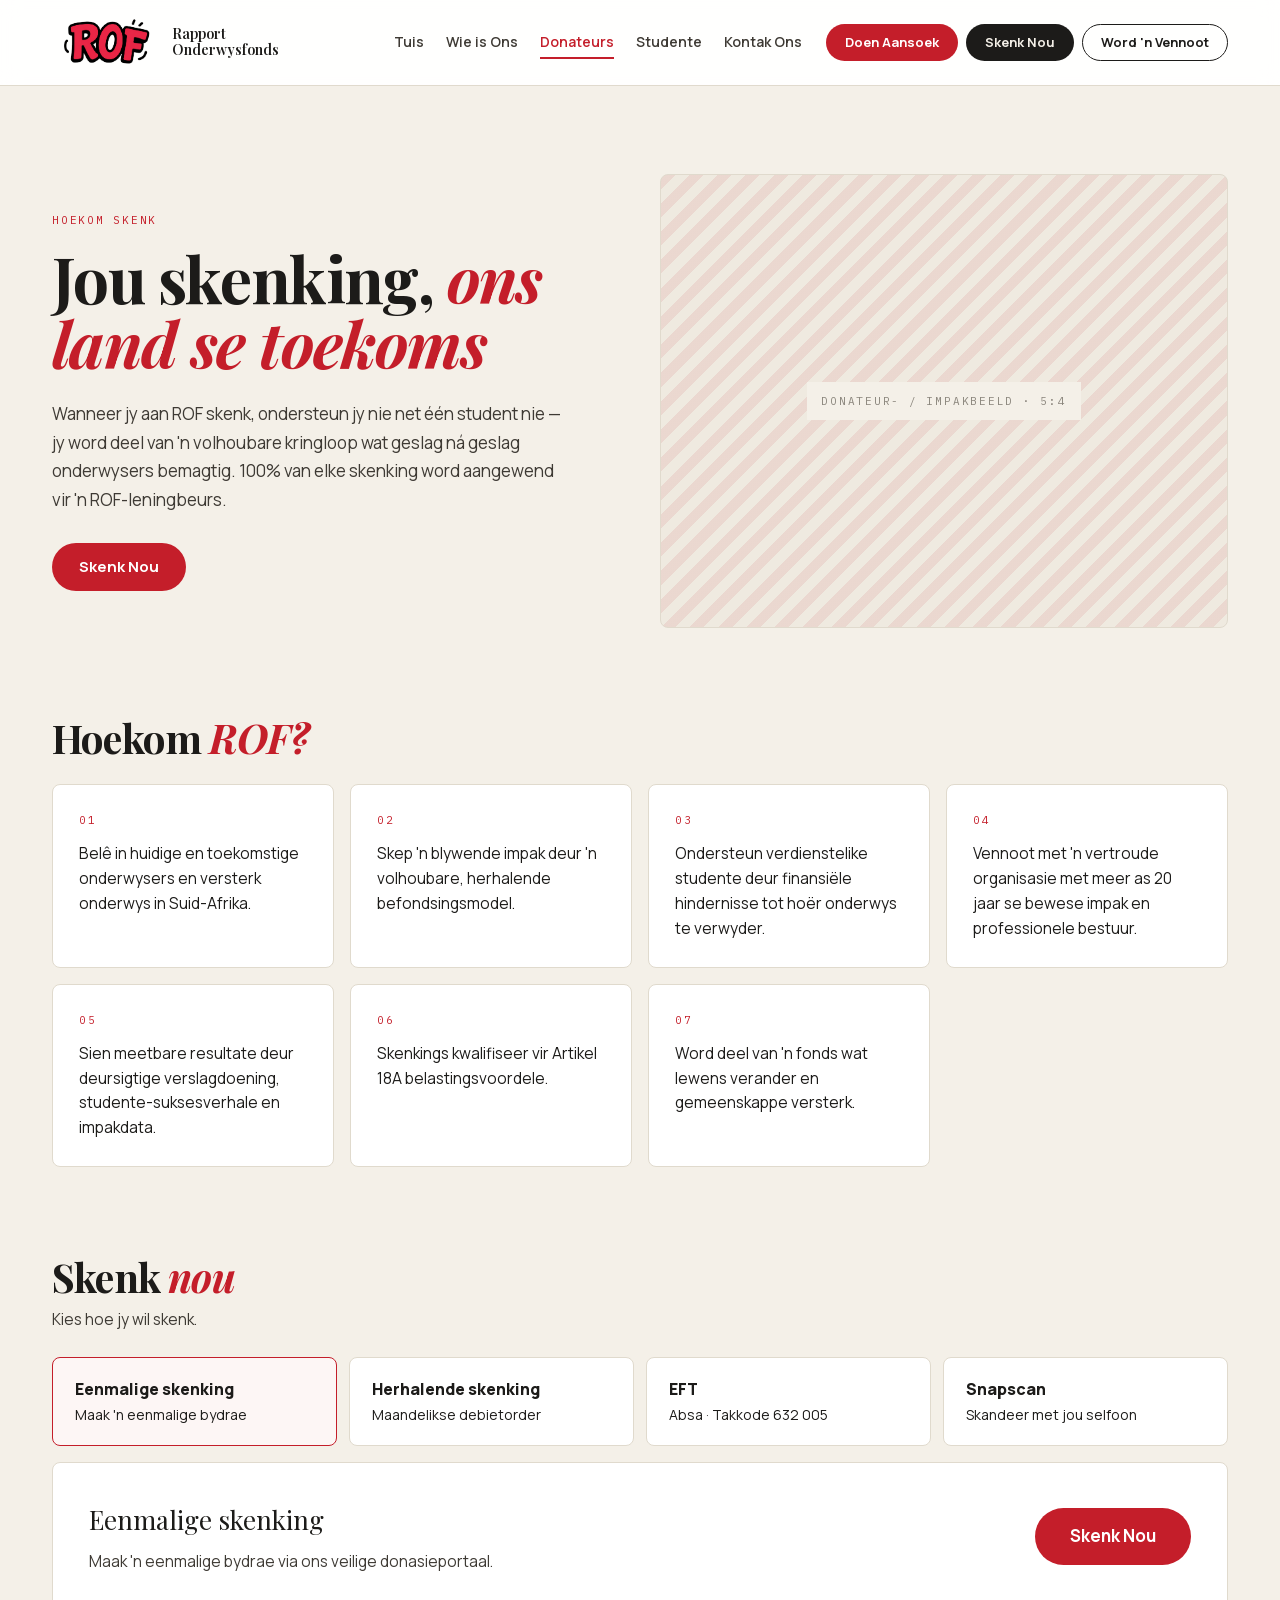
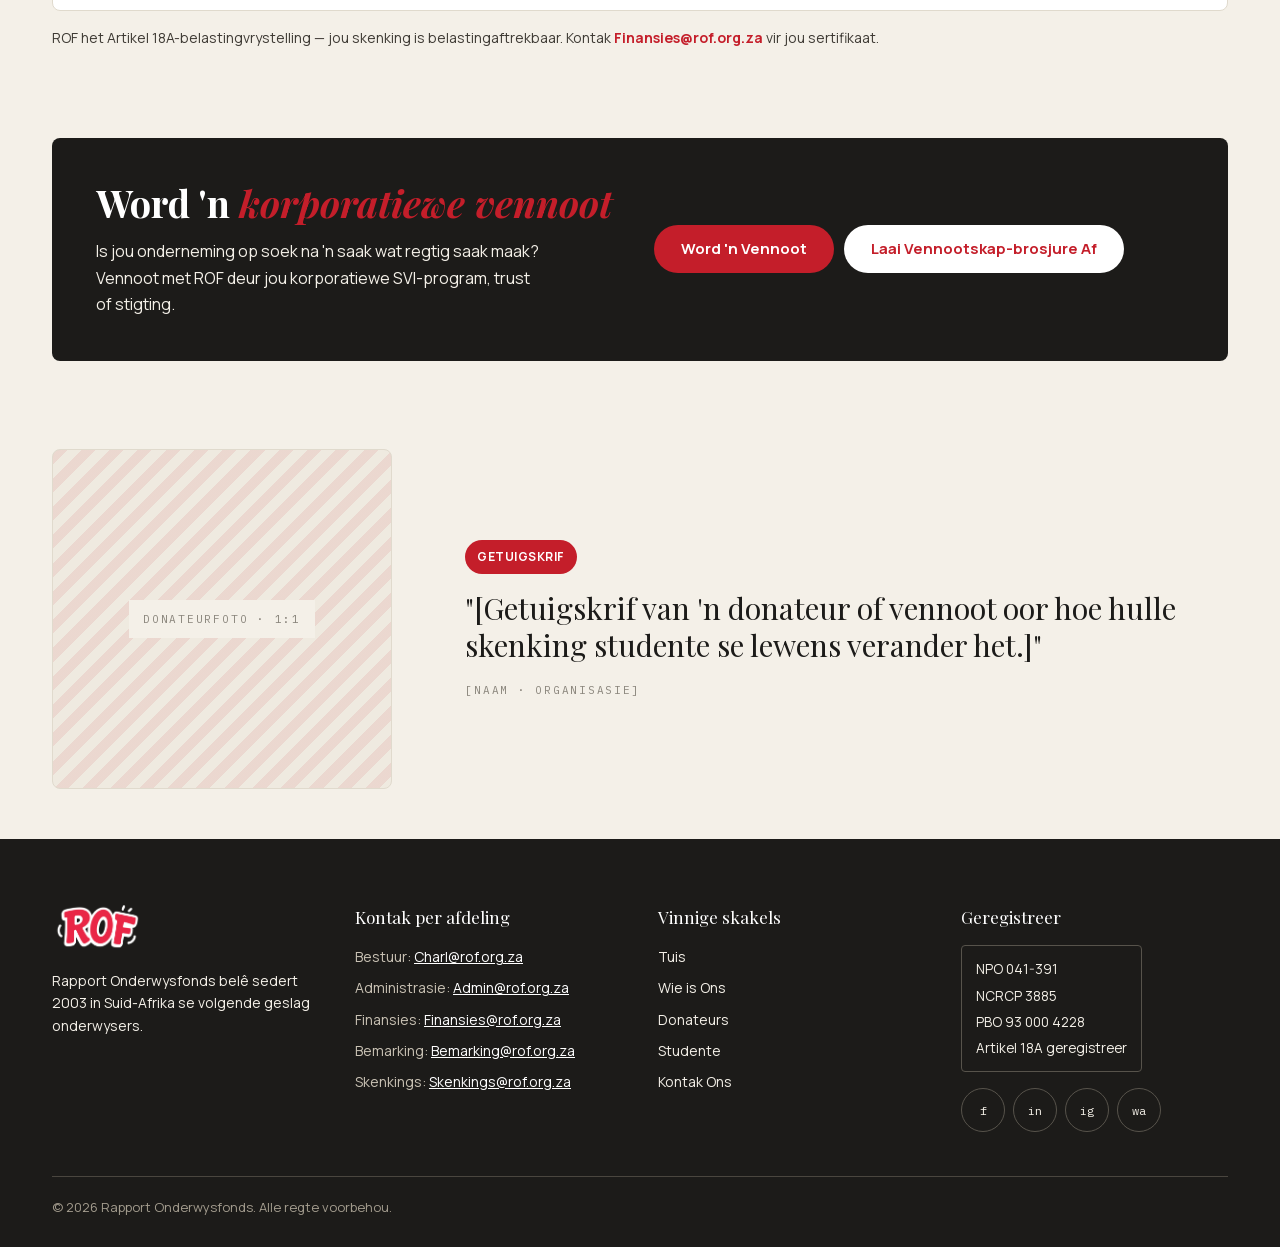
==== donateurs.html @ 770f83a8 "Update website content, footer details, and layout adjustments" ====
<!DOCTYPE html>
<html lang="af">

<head>
  <meta charset="utf-8">
  <meta name="viewport" content="width=device-width, initial-scale=1">
  <title>Donateurs · Rapport Onderwysfonds</title>
  <meta name="description"
    content="Skenk aan ROF: 100% van elke skenking word aangewend vir 'n ROF-lening. Artikel 18A-aftrekbaar.">
  <meta name="theme-color" content="#F4F0E8">
  <meta property="og:title" content="Donateurs · Rapport Onderwysfonds">
  <meta property="og:description"
    content="Skenk aan ROF: 100% van elke skenking word aangewend vir 'n ROF-lening. Artikel 18A-aftrekbaar.">
  <meta property="og:image" content="assets/img/hero-home.jpg">
  <link rel="icon" type="image/png" sizes="32x32" href="assets/favicon-32.png">
  <link rel="icon" type="image/png" sizes="512x512" href="assets/favicon-512.png">
  <link rel="apple-touch-icon" href="assets/favicon-180.png">
  <link rel="preload" href="assets/fonts/playfair-display-400-latin.woff2" as="font" type="font/woff2" crossorigin>
  <link rel="preload" href="assets/fonts/manrope-400-latin.woff2" as="font" type="font/woff2" crossorigin>
  <link rel="stylesheet" href="css/styles.css">
  <script src="js/main.js" defer></script>
</head>

<body>
  <a class="skip-link" href="#inhoud">Slaan oor na inhoud</a>
  <header class="site-header">
    <div class="container site-header__bar">
      <a class="brand" href="index.html" aria-label="Rapport Onderwysfonds — tuis">
        <img src="assets/rof-logo.png" alt="" width="110" height="61">
        <span>Rapport<br>Onderwysfonds</span>
      </a>
      <nav class="nav-desktop" aria-label="Hoofnavigasie">
        <a class="nav-link" href="index.html">Tuis</a>
        <a class="nav-link" href="wie-is-ons.html">Wie is Ons</a>
        <a class="nav-link" href="donateurs.html" aria-current="page">Donateurs</a>
        <a class="nav-link" href="studente.html">Studente</a>
        <a class="nav-link" href="kontak.html">Kontak Ons</a>
      </nav>
      <div class="header-ctas">
        <a class="btn btn--sm btn--primary" href="studente.html">Doen Aansoek</a>
        <a class="btn btn--sm btn--secondary" href="donateurs.html#skenk">Skenk Nou</a>
        <a class="btn btn--sm btn--tertiary" href="donateurs.html#vennoot">Word 'n Vennoot</a>
      </div>
      <button class="btn btn--sm btn--tertiary menu-toggle" type="button" aria-expanded="false"
        aria-controls="mobile-menu">Kieslys</button>
    </div>
    <div class="mobile-menu" id="mobile-menu" hidden>
      <nav aria-label="Mobiele navigasie">
        <a class="nav-link" href="index.html">Tuis</a>
        <a class="nav-link" href="wie-is-ons.html">Wie is Ons</a>
        <a class="nav-link" href="donateurs.html" aria-current="page">Donateurs</a>
        <a class="nav-link" href="studente.html">Studente</a>
        <a class="nav-link" href="kontak.html">Kontak Ons</a>
      </nav>
      <div class="btn-stack">
        <a class="btn btn--primary btn--block" href="studente.html">Doen Aansoek</a>
        <a class="btn btn--secondary btn--block" href="donateurs.html#skenk">Skenk Nou</a>
        <a class="btn btn--tertiary btn--block" href="donateurs.html#vennoot">Word 'n Vennoot</a>
      </div>
    </div>
  </header>

  <main id="inhoud">
    <section class="container section--intro grid grid--two">
      <div>
        <div class="rof-label rof-label--accent eyebrow">Hoekom skenk</div>
        <h1 class="h-hero">Jou skenking, <em>ons land se toekoms</em></h1>
        <p class="lead">Wanneer jy aan ROF skenk, ondersteun jy nie net één student nie — jy word deel van 'n volhoubare
          kringloop wat geslag ná geslag onderwysers bemagtig. 100% van elke skenking word aangewend vir 'n
          ROF-leningbeurs.
        </p>
        <a class="btn btn--primary" href="#skenk">Skenk Nou</a>
      </div>
      <div class="placeholder ratio-5-4" role="img" aria-label="Donateur- / impakbeeld · 5:4"><span
          class="rof-label">Donateur- / impakbeeld · 5:4</span></div>
    </section>

    <section class="container section">
      <h2 class="h-section">Hoekom <em>ROF?</em></h2>
      <div class="grid grid--cards">
        <div class="card card--sm"><span class="rof-label rof-label--accent">01</span>
          <p>Belê in huidige en toekomstige onderwysers en versterk onderwys in Suid-Afrika.</p>
        </div>
        <div class="card card--sm"><span class="rof-label rof-label--accent">02</span>
          <p>Skep 'n blywende impak deur 'n volhoubare, herhalende befondsingsmodel.</p>
        </div>
        <div class="card card--sm"><span class="rof-label rof-label--accent">03</span>
          <p>Ondersteun verdienstelike studente deur finansiële hindernisse tot hoër onderwys te verwyder.</p>
        </div>
        <div class="card card--sm"><span class="rof-label rof-label--accent">04</span>
          <p>Vennoot met 'n vertroude organisasie met meer as 20 jaar se bewese impak en professionele bestuur.</p>
        </div>
        <div class="card card--sm"><span class="rof-label rof-label--accent">05</span>
          <p>Sien meetbare resultate deur deursigtige verslagdoening, studente-suksesverhale en impakdata.</p>
        </div>
        <div class="card card--sm"><span class="rof-label rof-label--accent">06</span>
          <p>Skenkings kwalifiseer vir Artikel 18A belastingsvoordele.</p>
        </div>
        <div class="card card--sm"><span class="rof-label rof-label--accent">07</span>
          <p>Word deel van 'n fonds wat lewens verander en gemeenskappe versterk.</p>
        </div>
      </div>
    </section>

    <section class="container section" id="skenk">
      <h2 class="h-section" style="margin-bottom:8px">Skenk <em>nou</em></h2>
      <p style="margin-bottom:24px;font-size:15.5px">Kies hoe jy wil skenk.</p>
      <div class="donate-opts" role="tablist" aria-label="Skenkmetode">
        <button class="donate-opt" type="button" role="tab" id="don-eenmalig" aria-controls="don-panel-eenmalig"
          aria-selected="true"><strong>Eenmalige skenking</strong><span>Maak 'n eenmalige bydrae</span></button>
        <button class="donate-opt" type="button" role="tab" id="don-herhalend" aria-controls="don-panel-herhalend"
          aria-selected="false"><strong>Herhalende skenking</strong><span>Maandelikse debietorder</span></button>
        <button class="donate-opt" type="button" role="tab" id="don-eft" aria-controls="don-panel-eft"
          aria-selected="false"><strong>EFT</strong><span>Absa · Takkode 632 005</span></button>
        <button class="donate-opt" type="button" role="tab" id="don-snap" aria-controls="don-panel-snap"
          aria-selected="false"><strong>Snapscan</strong><span>Skandeer met jou selfoon</span></button>
      </div>
      <div class="card donate-panel">
        <div role="tabpanel" id="don-panel-eenmalig" aria-labelledby="don-eenmalig">
          <div class="donate-panel__row">
            <div>
              <div class="donate-panel__title">Eenmalige skenking</div>
              <p>Maak 'n eenmalige bydrae via ons veilige donasieportaal.</p>
            </div>
            <a class="btn btn--primary btn--lg" href="#">Skenk Nou</a>
          </div>
        </div>
        <div role="tabpanel" id="don-panel-herhalend" aria-labelledby="don-herhalend" hidden>
          <div class="donate-panel__row">
            <div>
              <div class="donate-panel__title">Herhalende skenking</div>
              <p>Stel 'n maandelikse debietorder op via ons veilige donasieportaal.</p>
            </div>
            <a class="btn btn--primary btn--lg" href="#">Skenk Nou</a>
          </div>
        </div>
        <div role="tabpanel" id="don-panel-eft" aria-labelledby="don-eft" hidden>
          <div class="donate-panel__title" style="margin-bottom:16px">Bankbesonderhede</div>
          <div class="bank-grid">
            <div class="bank-item">
              <div class="rof-label">Bank</div>
              <div>Absa</div>
            </div>
            <div class="bank-item">
              <div class="rof-label">Takkode</div>
              <div>632 005</div>
            </div>
            <div class="bank-item">
              <div class="rof-label">Rek.</div>
              <div>405 864 6741</div>
            </div>
          </div>
        </div>
        <div role="tabpanel" id="don-panel-snap" aria-labelledby="don-snap" hidden>
          <div class="donate-panel__row" style="justify-content:flex-start;gap:28px">
            <div class="placeholder ratio-1-1 qr" role="img" aria-label="QR-kode"><span class="rof-label">QR-kode</span>
            </div>
            <div>
              <div class="donate-panel__title">Snapscan</div>
              <p>Skandeer om direk vanaf jou selfoon te skenk.</p>
            </div>
          </div>
        </div>
      </div>
      <p style="margin-top:16px;font-size:14px;line-height:1.6">ROF het Artikel 18A-belastingvrystelling — jou skenking
        is belastingaftrekbaar. Kontak <a href="mailto:finansies@rof.org.za"
          style="font-weight:700">Finansies@rof.org.za</a> vir jou sertifikaat.</p>
    </section>

    <section class="container section" id="vennoot">
      <div class="panel-dark partner">
        <div>
          <h2>Word 'n <em>korporatiewe vennoot</em></h2>
          <p>Is jou onderneming op soek na 'n saak wat regtig saak maak? Vennoot met ROF deur jou korporatiewe
            SVI-program, trust of stigting.</p>
        </div>
        <div class="btn-row">
          <a class="btn btn--primary" href="kontak.html">Word 'n Vennoot</a>
          <a class="btn btn--inverse" href="#">Laai Vennootskap-brosjure Af</a>
        </div>
      </div>
    </section>

    <section class="container section split testimonial" style="padding-bottom: 50px;">
      <div class="placeholder ratio-1-1" role="img" aria-label="Donateurfoto · 1:1"><span class="rof-label">Donateurfoto
          · 1:1</span></div>
      <figure class="story" style="margin:0">
        <span class="badge">Getuigskrif</span>
        <blockquote class="quote" style="margin:0">"[Getuigskrif van 'n donateur of vennoot oor hoe hulle skenking
          studente se lewens verander het.]"</blockquote>
        <figcaption class="rof-label">[Naam · Organisasie]</figcaption>
      </figure>
    </section>

    <!--<section class="container section section--end">
      <div class="card banner">
        <div>
          <h2>Bly op <em>hoogte</em></h2>
          <p>Ontvang impakverslae en donateur-updates.</p>
        </div>
        <form class="inline-form" data-validate action="#" method="post">
          <label class="field">
            <span class="field__label sr-only">E-posadres</span>
            <input class="input" type="email" name="email" id="nb-don" placeholder="jou@epos.co.za" autocomplete="email"
              required>
          </label>
          <button class="btn btn--primary" type="submit">Skryf In</button>
          <p class="form-note" role="status" hidden>Dankie! Jy is ingeskryf.</p>
        </form>
      </div>
    </section>-->
  </main>

  <footer class="site-footer">
    <div class="container">
      <div class="footer-grid">
        <div>
          <img src="assets/rof-logo-footer.png" alt="Rapport Onderwysfonds" width="90" height="51" loading="lazy">
          <p class="footer-about">Rapport Onderwysfonds belê sedert 2003 in Suid-Afrika se volgende geslag onderwysers.
          </p>
        </div>
        <div>
          <div class="footer-title">Kontak per afdeling</div>
          <ul class="footer-list">
            <li>Bestuur: <a class="mail" href="mailto:charl@rof.org.za">Charl@rof.org.za</a></li>
            <li>Administrasie: <a class="mail" href="mailto:admin@rof.org.za">Admin@rof.org.za</a></li>
            <li>Finansies: <a class="mail" href="mailto:finansies@rof.org.za">Finansies@rof.org.za</a></li>
            <li>Bemarking: <a class="mail" href="mailto:bemarking@rof.org.za">Bemarking@rof.org.za</a></li>
            <li>Skenkings: <a class="mail" href="mailto:skenkings@rof.org.za">Skenkings@rof.org.za</a></li>
          </ul>
        </div>
        <div>
          <div class="footer-title">Vinnige skakels</div>
          <ul class="footer-list">
            <li><a href="index.html">Tuis</a></li>
            <li><a href="wie-is-ons.html">Wie is Ons</a></li>
            <li><a href="donateurs.html">Donateurs</a></li>
            <li><a href="studente.html">Studente</a></li>
            <li><a href="kontak.html">Kontak Ons</a></li>
          </ul>
        </div>
        <div>
          <div class="footer-title">Geregistreer</div>
          <div class="reg-box">
            <span>NPO 041-391</span>
            <span>NCRCP 3885</span>
            <span>PBO 93 000 4228</span>
            <span>Artikel 18A geregistreer</span>
          </div>
          <div class="socials">
            <a class="social-btn" href="https://www.facebook.com/RapportOnderwysFonds" target="_blank" rel="noopener"
              aria-label="Facebook">f</a>
            <a class="social-btn" href="#" aria-label="LinkedIn">in</a>
            <a class="social-btn" href="#" aria-label="Instagram">ig</a>
            <a class="social-btn" href="#" aria-label="WhatsApp">wa</a>
          </div>
        </div>
      </div>
      <div class="footer-bottom">© <span data-year>2026</span> Rapport Onderwysfonds. Alle regte voorbehou.</div>
    </div>
  </footer>
</body>

</html>
---- css/styles.css ----
/* ROF Webwerf — gedeelde style.
   Tokens (kleure, tipe, spasiëring) kom uit tokens.css; fonts uit fonts.css. */
@import "fonts.css";
@import "tokens.css";

/* ---------- Basis ---------- */
*, *::before, *::after { box-sizing: border-box; }
html { -webkit-text-size-adjust: 100%; scroll-padding-top: 88px; }
body {
  margin: 0;
  min-height: 100vh;
  background: var(--surface-page);
  color: var(--text-body);
  font-family: var(--font-sans);
  font-size: var(--text-body-size);
  line-height: var(--text-body-lh);
  -webkit-font-smoothing: antialiased;
  text-wrap: pretty;
}
img { max-width: 100%; height: auto; display: block; }
a { color: var(--accent); text-decoration: none; }
a:hover { color: var(--accent-hover); }
::selection { background: var(--accent); color: var(--text-on-accent); }
:focus-visible { outline: none; box-shadow: var(--focus-ring); border-radius: 4px; }

h1, h2, h3 {
  font-family: var(--font-display);
  font-weight: var(--weight-bold);
  color: var(--text-strong);
  margin: 0;
}
h1 em, h2 em, .quote em { color: var(--accent); }
p { margin: 0; }

.skip-link {
  position: absolute; left: 16px; top: -60px; z-index: 100;
  background: var(--surface-inverse); color: var(--cream-100);
  padding: 10px 16px; border-radius: var(--radius-pill); font-weight: 700;
}
.skip-link:focus { top: 12px; color: var(--cream-100); }

.rof-label {
  font-family: var(--font-mono);
  font-size: var(--text-label);
  letter-spacing: var(--tracking-label);
  text-transform: uppercase;
  color: var(--text-muted);
}
.rof-label--accent { color: var(--accent); }
.eyebrow { margin-bottom: 16px; }

/* ---------- Uitleg ---------- */
.container {
  max-width: var(--container-max);
  margin: 0 auto;
  padding-left: clamp(20px, 4vw, 32px);
  padding-right: clamp(20px, 4vw, 32px);
}
.section { padding-top: clamp(56px, 8vw, 88px); }
.section--intro { padding-top: clamp(48px, 7vw, 88px); }
.section--end { padding-bottom: clamp(56px, 8vw, 88px); }

.grid { display: grid; gap: 20px; }
.grid--3 { grid-template-columns: repeat(auto-fit, minmax(min(100%, 280px), 1fr)); }
.grid--cards { grid-template-columns: repeat(auto-fit, minmax(min(100%, 260px), 1fr)); gap: 16px; }
.grid--steps { grid-template-columns: repeat(auto-fit, minmax(min(100%, 210px), 1fr)); gap: 16px; }
.grid--two { grid-template-columns: repeat(auto-fit, minmax(min(100%, 400px), 1fr)); gap: 40px; align-items: center; }
.grid--text { grid-template-columns: repeat(auto-fit, minmax(min(100%, 340px), 1fr)); gap: 24px 48px; }

/* 1 + 2 kolomme op breë skerms, gestapel op smal skerms */
.split { display: grid; gap: 32px; align-items: center; }
@media (min-width: 900px) {
  .split { grid-template-columns: 1fr 2fr; }
}

/* ---------- Tipografie ---------- */
.h-hero {
  font-size: clamp(40px, 6vw, 64px);
  line-height: 1.02;
  letter-spacing: var(--tracking-display);
  margin-bottom: 24px;
  text-wrap: balance;
}
.h-section {
  font-size: clamp(30px, 4vw, 40px);
  line-height: 1.1;
  letter-spacing: var(--tracking-heading);
  margin-bottom: 24px;
}
.h-card {
  font-family: var(--font-display);
  font-size: 22px;
  font-weight: 600;
  color: var(--text-strong);
}
.lead { font-size: 17px; line-height: 1.7; max-width: 52ch; }
.lead + .btn, .lead + .btn-row { margin-top: 28px; }
.small { font-size: 14.5px; line-height: 1.6; }
.muted { color: var(--text-muted); }

/* ---------- Knoppies ---------- */
.btn {
  display: inline-flex;
  align-items: center;
  justify-content: center;
  gap: 10px;
  font-family: var(--font-sans);
  font-weight: var(--weight-bold);
  font-size: 15px;
  line-height: 1.2;
  padding: 14px 26px;
  min-height: var(--tap-min);
  border-radius: var(--radius-pill);
  border: 1.5px solid transparent;
  cursor: pointer;
  text-decoration: none;
  text-align: center;
  transition: var(--transition-interactive);
}
.btn:active { transform: translateY(1px); }
.btn--sm { font-size: 13px; padding: 10px 18px; min-height: 36px; }
.btn--lg { font-size: 17px; padding: 17px 34px; }
.btn--block { width: 100%; }

.btn--primary { background: var(--surface-accent); color: var(--text-on-accent); }
.btn--primary:hover { background: var(--accent-hover); color: var(--text-on-accent); }
.btn--secondary { background: var(--surface-inverse); color: var(--text-on-inverse); }
.btn--secondary:hover { background: var(--charcoal-800); color: var(--text-on-inverse); }
.btn--tertiary { background: transparent; color: var(--text-strong); border-color: var(--border-strong); }
.btn--tertiary:hover { background: var(--surface-inverse); color: var(--text-on-inverse); }
.btn--inverse { background: var(--white); color: var(--accent); }
.btn--inverse:hover { background: var(--cream-100); color: var(--accent); }

.btn-row { display: flex; flex-wrap: wrap; gap: 10px; }

.icon-btn {
  width: 44px; height: 44px;
  display: inline-flex; align-items: center; justify-content: center;
  border-radius: var(--radius-pill);
  border: 1.5px solid var(--border-strong);
  background: transparent;
  color: var(--text-strong);
  font-size: 18px;
  cursor: pointer;
  transition: var(--transition-interactive);
}
.icon-btn:hover { background: var(--surface-inverse); color: var(--text-on-inverse); }

.text-link {
  display: inline-flex;
  align-items: center;
  gap: 8px;
  font-weight: var(--weight-bold);
  font-size: 15px;
  color: var(--text-link);
  border-bottom: 2px solid transparent;
  padding-bottom: 2px;
  transition: var(--transition-interactive);
  align-self: flex-start;
}
.text-link::after { content: "→"; }
.text-link:hover { color: var(--text-link-hover); border-bottom-color: currentColor; }

.badge {
  display: inline-flex;
  align-items: center;
  font-size: 12px;
  font-weight: var(--weight-bold);
  letter-spacing: 0.04em;
  text-transform: uppercase;
  padding: 7px 12px;
  border-radius: var(--radius-pill);
  background: var(--surface-accent);
  color: var(--text-on-accent);
}

/* ---------- Kaarte & vlakke ---------- */
.card {
  background: var(--white);
  border: 1px solid var(--line);
  border-radius: var(--radius-lg);
  padding: 32px;
}
.card--flex { display: flex; flex-direction: column; gap: 12px; }
.card--flex p { flex: 1; font-size: 15px; line-height: 1.6; }
.card--sm { padding: 26px; display: flex; flex-direction: column; gap: 12px; }
.card--sm p { font-size: 15.5px; line-height: 1.6; color: var(--text-strong); }

.panel-dark {
  background: var(--surface-inverse);
  border-radius: var(--radius-lg);
  padding: clamp(28px, 4vw, 44px);
  color: var(--cream-100);
}
.panel-dark h2 { color: var(--white); }

.placeholder {
  background-color: var(--cream-200);
  background-image: repeating-linear-gradient(135deg, rgba(196, 30, 42, 0.09) 0 10px, transparent 10px 20px);
  border: 1px solid var(--line);
  border-radius: var(--radius-lg);
  display: flex;
  align-items: center;
  justify-content: center;
  text-align: center;
  padding: 12px;
}
.placeholder .rof-label { background: var(--cream-100); padding: 10px 14px; }
.ratio-5-4 { aspect-ratio: 5 / 4; }
.ratio-4-3 { aspect-ratio: 4 / 3; }
.ratio-4-5 { aspect-ratio: 4 / 5; }
.ratio-1-1 { aspect-ratio: 1 / 1; }

/* ---------- Kop ---------- */
.site-header {
  position: sticky;
  top: 0;
  z-index: 40;
  background: rgba(255, 255, 255, 0.94);
  -webkit-backdrop-filter: blur(10px);
  backdrop-filter: blur(10px);
  border-bottom: 1px solid var(--line);
}
.site-header__bar {
  display: flex;
  align-items: center;
  gap: 24px;
  padding-top: 12px;
  padding-bottom: 12px;
}
.brand { display: flex; align-items: center; gap: 10px; flex: none; color: var(--text-strong); }
.brand:hover { color: var(--text-strong); }
.brand img { width: 110px; }
.brand span {
  font-family: var(--font-display);
  font-size: 14px;
  line-height: 1.15;
  font-weight: 600;
}
.nav-desktop { display: flex; gap: 22px; margin-left: auto; }
.nav-link {
  font-size: 14px;
  font-weight: 600;
  padding: 4px 0;
  color: var(--charcoal-700);
  border-bottom: 2px solid transparent;
}
.nav-link:hover { color: var(--accent); }
.nav-link[aria-current="page"] { color: var(--accent); border-bottom-color: var(--accent); }
.header-ctas { display: flex; gap: 8px; }

.menu-toggle { display: none; margin-left: auto; }
.mobile-menu {
  border-top: 1px solid var(--line);
  background: var(--white);
  padding: 8px clamp(20px, 4vw, 32px) 24px;
  max-height: calc(100vh - 80px);
  overflow-y: auto;
}
.mobile-menu[hidden] { display: none; }
.mobile-menu nav { display: flex; flex-direction: column; }
.mobile-menu .nav-link {
  font-size: 17px;
  padding: 14px 0;
  border-bottom: 1px solid var(--line-soft);
}
.mobile-menu .nav-link[aria-current="page"] { border-bottom-color: var(--line-soft); }
.mobile-menu .btn-stack { display: flex; flex-direction: column; gap: 10px; margin-top: 20px; }

@media (max-width: 1099px) {
  .nav-desktop, .header-ctas { display: none; }
  .menu-toggle { display: inline-flex; }
}
@media (max-width: 420px) {
  .brand img { width: 84px; }
  .brand span { font-size: 13px; }
}

/* ---------- Tuis: hero ---------- */
.hero { overflow: hidden; }
.hero__grid {
  display: grid;
  grid-template-columns: repeat(auto-fit, minmax(min(100%, 420px), 1fr));
  gap: 0 40px;
  align-items: center;
  padding-top: clamp(40px, 6vw, 72px);
}
.hero__copy { padding-bottom: clamp(40px, 6vw, 72px); position: relative; z-index: 1; }
.hero__copy h1 {
  font-size: clamp(40px, 6vw, 68px);
  line-height: 1.02;
  letter-spacing: var(--tracking-display);
  margin-bottom: 24px;
  text-wrap: balance;
}
.hero__copy p { font-size: 17px; line-height: 1.65; max-width: 52ch; margin-bottom: 32px; }
.hero__media { align-self: end; display: flex; justify-content: flex-end; }
.hero__media img { width: 89.25%; }
@media (min-width: 900px) {
  .hero__media img {
    width: calc((100% + clamp(0px, 14vw, 240px)) * 0.8925);
    max-width: none;
    margin-left: calc(-0.8925 * clamp(0px, 14vw, 240px));
    margin-right: calc(-1 * clamp(0px, 2vw, 32px));
    position: relative;
    left: 50px;
  }
}

/* ---------- Statistiek-band ---------- */
.stats { background: var(--surface-inverse); }
.stats__grid {
  display: grid;
  grid-template-columns: repeat(auto-fit, minmax(min(100%, 200px), 1fr));
  gap: 28px;
  text-align: center;
  padding-top: 36px;
  padding-bottom: 36px;
}
@media (max-width: 520px) {
  .stats__grid { grid-template-columns: 1fr 1fr; gap: 28px 16px; }
}
.stat__num { font-family: var(--font-display); font-size: clamp(36px, 4vw, 48px); line-height: 1; color: var(--accent); }
.stat__lbl { font-size: 14px; color: var(--cream-100); margin-top: 8px; }

/* ---------- Sosiale media ---------- */
.social { text-align: center; }
.social h2 { font-size: clamp(26px, 3.4vw, 34px); line-height: 1.15; margin-bottom: 8px; }
.social > p { font-size: 15px; margin-bottom: 24px; }
.pill-tabs { display: flex; flex-wrap: wrap; justify-content: center; gap: 10px; margin-bottom: 32px; }
.pill-tab {
  font-family: var(--font-sans);
  font-size: 14px;
  font-weight: 700;
  min-height: 44px;
  padding: 0 20px;
  border-radius: var(--radius-pill);
  cursor: pointer;
  transition: var(--transition-interactive);
  border: 1.5px solid var(--charcoal-900);
  background: transparent;
  color: var(--text-strong);
}
.pill-tab:hover { background: var(--cream-300); }
.pill-tab[aria-selected="true"] { border-color: var(--accent); background: var(--rof-red-50); color: var(--accent); }
.fb-embed {
  width: 100%;
  max-width: 500px;
  margin: 0 auto;
  background: var(--white);
  border: 1px solid var(--line);
  border-radius: var(--radius-lg);
  overflow: hidden;
}
.fb-embed iframe { display: block; width: 100%; height: 720px; border: 0; }
.posts { display: grid; grid-template-columns: repeat(auto-fit, minmax(min(100%, 220px), 1fr)); gap: 20px; }
@media (max-width: 520px) { .posts { grid-template-columns: 1fr 1fr; gap: 12px; } }
.posts .placeholder { background-color: var(--white); }
[role="tabpanel"][hidden] { display: none; }

/* ---------- Studenteverhaal ---------- */
.story-band { background: var(--cream-300); }
.story-band .split { padding-top: clamp(56px, 8vw, 80px); padding-bottom: clamp(56px, 8vw, 80px); }
.story-band img { max-width: 380px; width: 100%; margin: 0 auto; }
.story { display: flex; flex-direction: column; align-items: flex-start; gap: 16px; min-width: 0; }
.quote-card {
  background: var(--cream-50);
  border: 1px solid var(--line);
  border-radius: var(--radius-lg);
  padding: clamp(24px, 3vw, 36px);
  width: 100%;
}
.quote {
  font-family: var(--font-display);
  font-size: clamp(24px, 3vw, 34px);
  line-height: 1.2;
  color: var(--text-strong);
  margin-bottom: 16px;
}

/* ---------- Tuis: CTA ---------- */
.cta-dark { display: flex; flex-wrap: wrap; gap: 28px; align-items: flex-end; }
.cta-dark h2 { flex: 1 1 100%; font-size: clamp(28px, 3.4vw, 38px); line-height: 1.12; letter-spacing: var(--tracking-heading); }
.cta-dark p { flex: 1 1 220px; font-size: 15px; line-height: 1.6; }

.newsletter { display: flex; flex-direction: column; gap: 16px; padding: clamp(28px, 4vw, 36px); }
.newsletter__head { display: flex; justify-content: space-between; align-items: flex-start; gap: 12px; }
.newsletter__head h2 { font-size: clamp(28px, 3.4vw, 36px); line-height: 1.05; }
.newsletter__head img { width: 80px; }
.newsletter p { font-size: 15px; line-height: 1.6; }

.inline-form { display: flex; flex-wrap: wrap; gap: 10px; align-items: flex-end; }
.inline-form .field { flex: 1 1 180px; }

.banner {
  display: flex;
  flex-wrap: wrap;
  gap: 20px;
  align-items: center;
  justify-content: space-between;
  padding: clamp(24px, 3vw, 36px);
}
.banner h2 { font-size: clamp(24px, 3vw, 32px); line-height: 1.12; margin-bottom: 6px; }
.banner p { font-size: 15.5px; line-height: 1.6; }
.banner .inline-form { flex: 0 1 440px; }
.banner--cream { background: var(--cream-300); }

/* ---------- Vorms ---------- */
.field { display: block; }
.field__label { display: block; font-size: 13px; font-weight: 700; margin-bottom: 7px; color: var(--text-strong); }
.field__label .req { color: var(--accent); }
.input, .select, .textarea {
  width: 100%;
  background: var(--white);
  border: 1.5px solid var(--border-field);
  border-radius: var(--radius-sm);
  padding: 14px 16px;
  font-family: var(--font-sans);
  font-size: 16px; /* 16px voorkom iOS-zoem */
  color: var(--text-strong);
  min-height: var(--tap-min);
  outline: none;
  transition: var(--transition-interactive);
}
.input::placeholder, .textarea::placeholder { color: var(--warm-300); }
.input:focus, .select:focus, .textarea:focus { border-color: var(--accent); box-shadow: var(--focus-ring); }
.textarea { resize: vertical; min-height: 140px; }
.select {
  appearance: none;
  -webkit-appearance: none;
  padding-right: 40px;
  background-image: linear-gradient(45deg, transparent 50%, var(--charcoal-900) 50%), linear-gradient(135deg, var(--charcoal-900) 50%, transparent 50%);
  background-position: calc(100% - 20px) calc(50% + 2px), calc(100% - 14px) calc(50% + 2px);
  background-size: 6px 6px, 6px 6px;
  background-repeat: no-repeat;
}
.field.is-invalid .input, .field.is-invalid .textarea, .field.is-invalid .select {
  border-color: var(--border-error);
  background-color: var(--accent-soft);
}
.field__error { display: block; font-size: 12.5px; color: var(--danger-600); margin-top: 6px; }
.form-note { font-size: 14px; font-weight: 600; color: var(--green-600); }
.form-note[hidden] { display: none; }
.form-grid { display: grid; grid-template-columns: repeat(auto-fit, minmax(min(100%, 200px), 1fr)); gap: 18px; }

/* ---------- Wie is ons ---------- */
.h-about { font-size: clamp(38px, 5.5vw, 60px); line-height: 1.04; letter-spacing: var(--tracking-display); margin-bottom: 28px; max-width: 18ch; text-wrap: balance; }
.text-cols p { font-size: 17px; line-height: 1.7; }

.section-head { display: flex; justify-content: space-between; align-items: flex-end; gap: 16px; margin-bottom: 24px; flex-wrap: wrap; }
.section-head .h-section { margin: 0; }
.section-head .controls { display: flex; gap: 8px; }

.timeline {
  display: flex;
  gap: 20px;
  overflow-x: auto;
  scroll-snap-type: x mandatory;
  scroll-behavior: smooth;
  padding-bottom: 12px;
  -webkit-overflow-scrolling: touch;
}
.timeline__item {
  flex: 0 0 min(80%, 320px);
  scroll-snap-align: start;
  background: var(--white);
  border: 1px solid var(--line);
  border-top: 2px solid var(--accent);
  border-radius: var(--radius-lg);
  padding: 28px;
  min-height: 200px;
  display: flex;
  flex-direction: column;
  gap: 14px;
}
.timeline__year { font-family: var(--font-display); font-size: 34px; line-height: 1; color: var(--accent); }
.timeline__item p { font-size: 15.5px; line-height: 1.6; }

.values { display: flex; flex-wrap: wrap; gap: 12px; }
.values li {
  list-style: none;
  font-family: var(--font-display);
  font-size: 22px;
  color: var(--text-strong);
  background: var(--white);
  border: 1px solid var(--line);
  border-radius: var(--radius-lg);
  padding: 18px 28px;
}
@media (max-width: 520px) { .values li { font-size: 19px; padding: 14px 20px; } }
ul.values { padding: 0; margin: 0; }

.person { background: var(--white); border: 1px solid var(--line); border-radius: var(--radius-lg); overflow: hidden; }
.person .placeholder { border: 0; border-bottom: 1px solid var(--line); border-radius: 0; }
.person__body { padding: 22px 24px 26px; }
.person__name { font-size: 17px; font-weight: 800; color: var(--text-strong); }
.person .rof-label { margin-top: 6px; }

.cta-banner { display: flex; flex-wrap: wrap; gap: 24px; align-items: center; justify-content: space-between; }
.cta-banner h2 { font-size: clamp(26px, 3.2vw, 36px); line-height: 1.15; max-width: 22ch; }

/* ---------- Donateurs ---------- */
.donate-opts { display: grid; grid-template-columns: repeat(auto-fit, minmax(min(100%, 220px), 1fr)); gap: 12px; margin-bottom: 16px; }
.donate-opt {
  text-align: left;
  font-family: var(--font-sans);
  cursor: pointer;
  border-radius: var(--radius-lg);
  padding: 20px 22px;
  min-height: 88px;
  transition: var(--transition-interactive);
  border: 1.5px solid var(--line);
  background: var(--white);
  color: var(--text-strong);
}
.donate-opt:hover { border-color: var(--line-strong); background: var(--cream-50); }
.donate-opt[aria-selected="true"] { border-color: var(--accent); background: var(--rof-red-50); }
.donate-opt strong { display: block; font-size: 16px; font-weight: 800; margin-bottom: 4px; }
.donate-opt span { font-size: 14px; line-height: 1.5; }
.donate-panel { padding: clamp(24px, 3vw, 36px); }
.donate-panel__row { display: flex; flex-wrap: wrap; gap: 24px; align-items: center; justify-content: space-between; }
.donate-panel__title { font-family: var(--font-display); font-size: 26px; color: var(--text-strong); margin-bottom: 8px; }
.donate-panel p { font-size: 15.5px; line-height: 1.6; max-width: 56ch; }
.bank-grid { display: grid; grid-template-columns: repeat(auto-fit, minmax(min(100%, 180px), 1fr)); gap: 12px; }
.bank-item { background: var(--cream-50); border: 1px solid var(--line); border-radius: var(--radius-md); padding: 16px; }
.bank-item .rof-label { margin-bottom: 6px; }
.bank-item div:last-child { font-size: 17px; font-weight: 700; color: var(--text-strong); }
.qr { width: 160px; flex: none; border-radius: var(--radius-md); }

.partner { display: grid; grid-template-columns: repeat(auto-fit, minmax(min(100%, 320px), 1fr)); gap: 28px; align-items: center; }
.partner h2 { font-size: clamp(28px, 3.4vw, 38px); line-height: 1.12; margin-bottom: 14px; }
.partner p { font-size: 16px; line-height: 1.65; max-width: 50ch; }

.testimonial .placeholder { max-width: 340px; width: 100%; }
.testimonial .quote { font-size: clamp(22px, 2.8vw, 30px); line-height: 1.25; margin: 0; }

/* ---------- Studente ---------- */
.check-card { background: var(--white); border: 1px solid var(--line); border-radius: var(--radius-lg); padding: 24px; display: flex; gap: 14px; align-items: flex-start; }
.check-card__icon {
  flex: none; width: 28px; height: 28px; border-radius: var(--radius-pill);
  background: var(--accent); color: var(--white);
  display: flex; align-items: center; justify-content: center;
  font-weight: 800; font-size: 14px;
}
.check-card p { font-size: 15.5px; line-height: 1.6; color: var(--text-strong); }

.step-card { background: var(--white); border: 1px solid var(--line); border-radius: var(--radius-md); padding: 32px; }
.step-card__head { display: flex; align-items: center; gap: 12px; margin-bottom: 16px; }
.step-card__num {
  width: 38px; height: 38px; flex: none; border-radius: var(--radius-pill);
  background: var(--surface-accent); color: var(--text-on-accent);
  display: inline-flex; align-items: center; justify-content: center;
  font-family: var(--font-display); font-weight: 700; font-size: 18px;
}
.step-card__title { font-weight: 800; font-size: 15px; color: var(--text-strong); }
.step-card p { font-size: 14px; line-height: 1.65; color: var(--charcoal-600); }

.faq-wrap { display: grid; gap: 24px 48px; }
@media (min-width: 900px) { .faq-wrap { grid-template-columns: 1fr 2fr; } }
.faq-list { display: flex; flex-direction: column; gap: 10px; }
.faq { background: var(--white); border: 1px solid var(--line); border-radius: var(--radius-lg); }
.faq__q {
  width: 100%;
  display: flex; justify-content: space-between; align-items: center; gap: 16px;
  text-align: left; background: none; border: none; cursor: pointer;
  padding: 20px 24px; min-height: 44px;
  font-family: var(--font-sans); font-size: 16px; font-weight: 800; color: var(--text-strong);
}
.faq__sign { flex: none; font-size: 22px; font-weight: 400; color: var(--accent); line-height: 1; }
.faq__sign::before { content: "+"; }
.faq__q[aria-expanded="true"] .faq__sign::before { content: "−"; }
.faq__a { padding: 0 24px 22px; font-size: 15.5px; line-height: 1.65; }
.faq__a[hidden] { display: none; }

/* ---------- Kontak ---------- */
.contact-grid { display: grid; grid-template-columns: repeat(auto-fit, minmax(min(100%, 380px), 1fr)); gap: 24px; }
.contact-form { display: flex; flex-direction: column; gap: 18px; padding: clamp(24px, 3vw, 36px); }
.map { min-height: 320px; }
.contact-card .rof-label { color: var(--accent); }
.contact-card__name { font-size: 17px; font-weight: 800; color: var(--text-strong); }
.contact-card__detail { font-size: 15px; line-height: 1.6; word-break: break-word; }
.contact-card__note { font-size: 13.5px; color: var(--text-muted); margin-top: 4px; }
.card--contact { padding: 26px; display: flex; flex-direction: column; gap: 8px; }

.socials { display: flex; gap: 10px; }
.social-btn {
  width: 44px; height: 44px; border-radius: var(--radius-pill);
  border: 1.5px solid var(--charcoal-900);
  display: flex; align-items: center; justify-content: center;
  font-family: var(--font-mono); font-size: 12px; font-weight: 600;
  color: var(--text-strong);
  transition: var(--transition-interactive);
}
.social-btn:hover { background: var(--surface-inverse); color: var(--cream-100); }

/* ---------- Voet ---------- */
.site-footer { background: var(--surface-inverse); color: var(--cream-100); }
.site-footer .container { padding-top: clamp(48px, 6vw, 64px); padding-bottom: 28px; }
.footer-grid { display: grid; grid-template-columns: repeat(auto-fit, minmax(min(100%, 220px), 1fr)); gap: 36px; }
.footer-grid img { width: 90px; }
.footer-about { margin-top: 16px; font-size: 14px; line-height: 1.6; max-width: 30ch; }
.footer-title { font-family: var(--font-display); font-size: 17px; color: var(--white); margin-bottom: 14px; }
.footer-list { display: flex; flex-direction: column; gap: 8px; font-size: 14px; list-style: none; padding: 0; margin: 0; }
.footer-list li { color: var(--warm-200); }
.footer-list a { color: var(--cream-100); }
.footer-list a:hover { color: var(--white); text-decoration: underline; }
.footer-list .mail { color: var(--white); text-decoration: underline; }
.reg-box {
  display: inline-flex; flex-direction: column; gap: 4px;
  border: 1px solid var(--charcoal-500); border-radius: var(--radius-md);
  padding: 12px 14px; font-size: 13.5px;
}
.site-footer .socials { margin-top: 16px; gap: 8px; }
.site-footer .social-btn { border: 1px solid var(--charcoal-500); color: var(--cream-100); font-weight: 400; }
.site-footer .social-btn:hover { background: var(--charcoal-800); }
.footer-bottom { margin-top: 44px; padding-top: 20px; border-top: 1px solid var(--charcoal-600); font-size: 13px; color: var(--warm-300); }

/* ---------- Beweging ---------- */
@media (prefers-reduced-motion: reduce) {
  *, *::before, *::after { transition: none !important; scroll-behavior: auto !important; }
}

/* ---------- Hulpklasse ---------- */
.sr-only {
  position: absolute; width: 1px; height: 1px; padding: 0; margin: -1px;
  overflow: hidden; clip: rect(0, 0, 0, 0); white-space: nowrap; border: 0;
}
.inline-form .form-note { flex-basis: 100%; }
.person__name, .contact-card__name { font-family: var(--font-sans); letter-spacing: 0; }
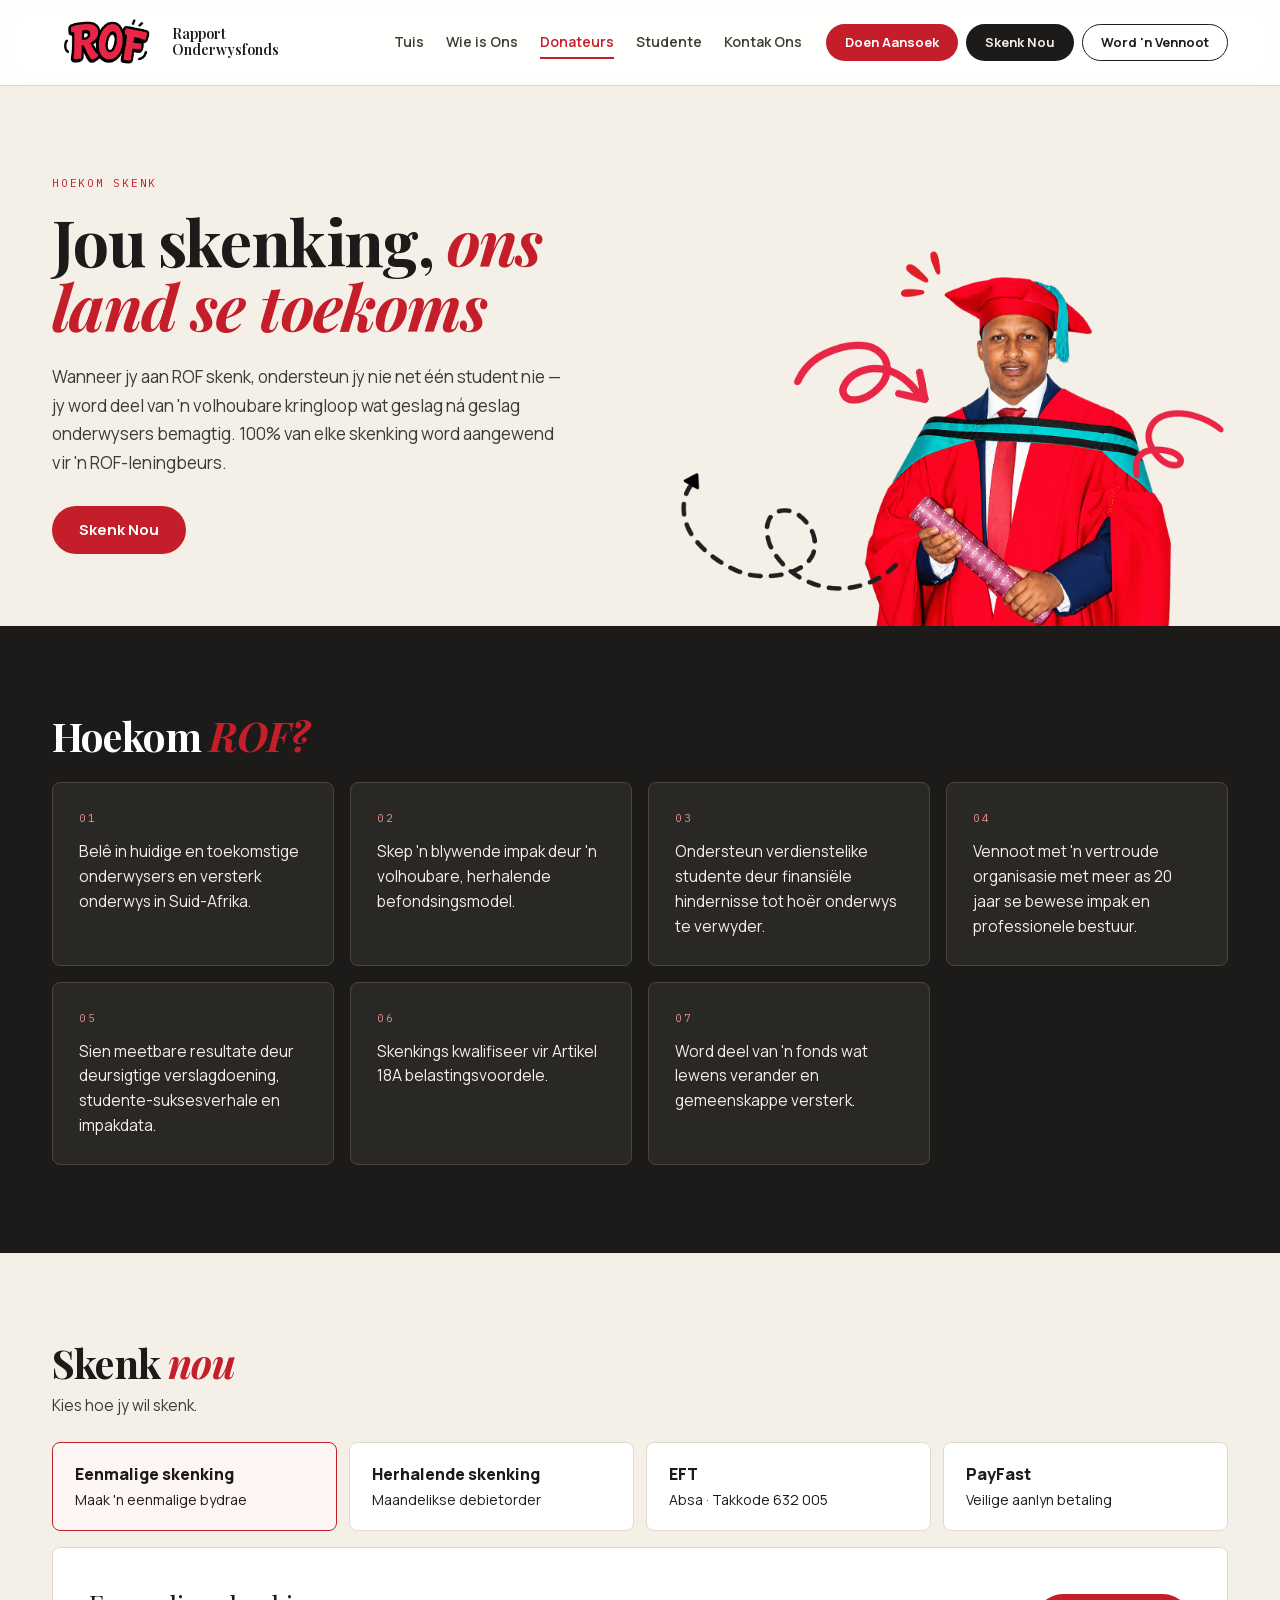
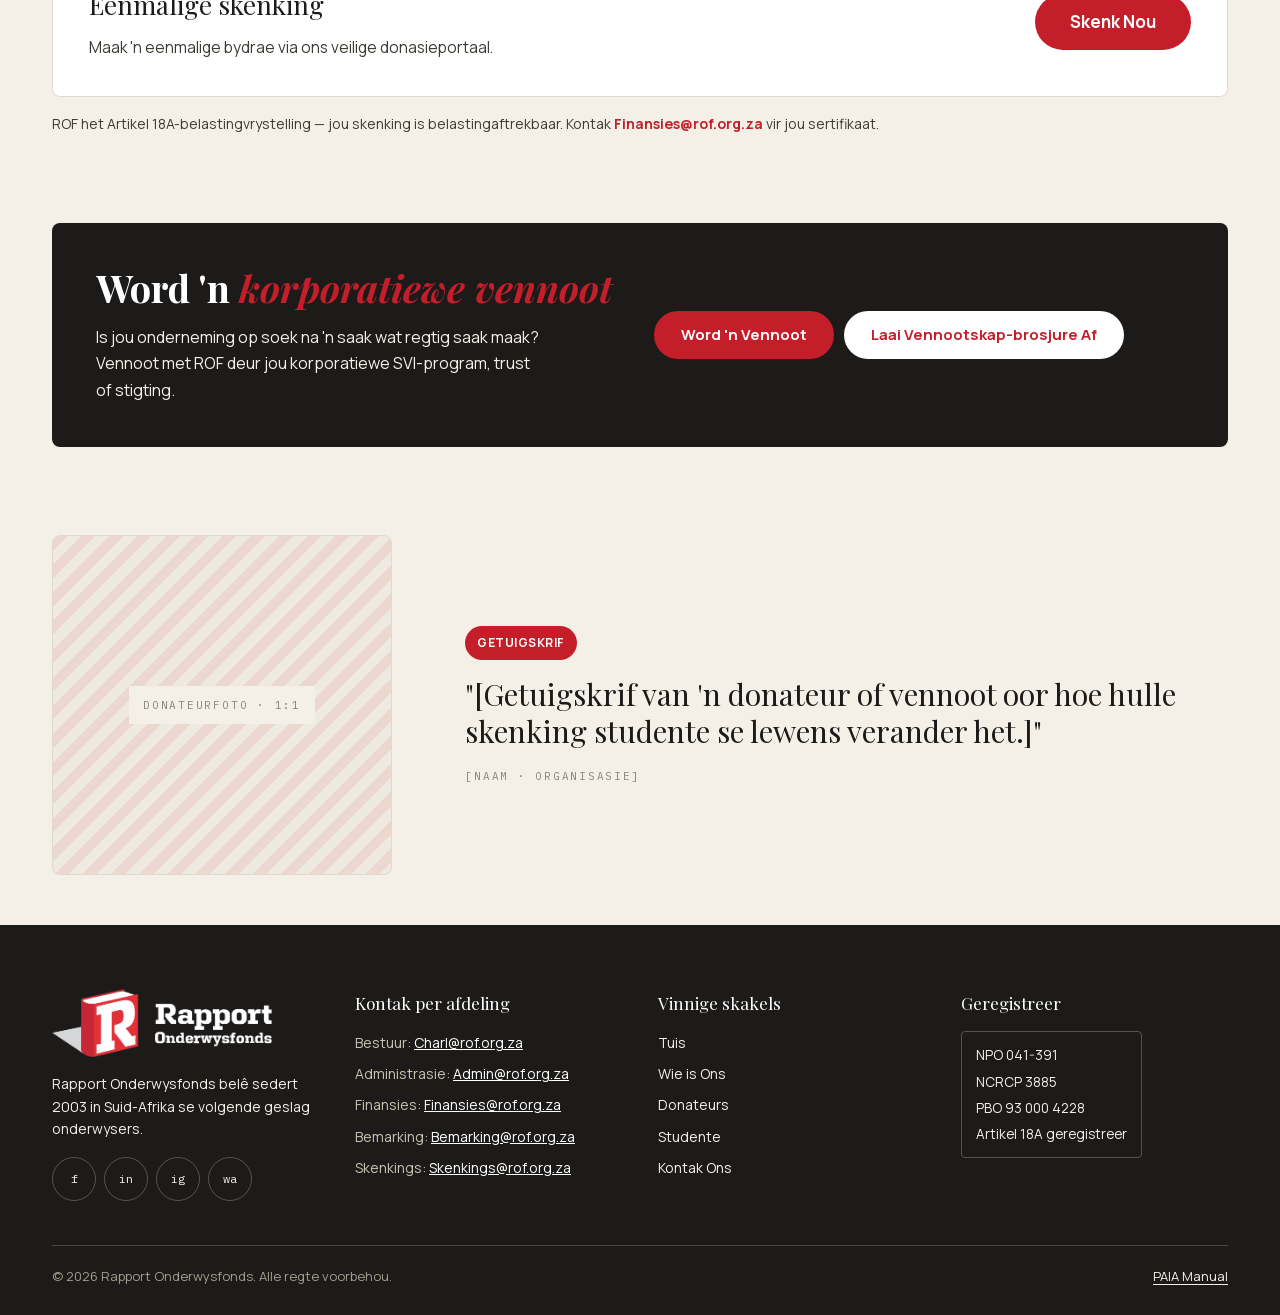
==== commit 9c34f66f: "Add social feed, donation lightboxes and footer updates - Home: Facebook feed as 4 post/reel cards w" ====
--- a/donateurs.html
+++ b/donateurs.html
@@ -17,8 +17,8 @@
   <link rel="apple-touch-icon" href="assets/favicon-180.png">
   <link rel="preload" href="assets/fonts/playfair-display-400-latin.woff2" as="font" type="font/woff2" crossorigin>
   <link rel="preload" href="assets/fonts/manrope-400-latin.woff2" as="font" type="font/woff2" crossorigin>
-  <link rel="stylesheet" href="css/styles.css">
-  <script src="js/main.js" defer></script>
+  <link rel="stylesheet" href="css/styles.css?v=8">
+  <script src="js/main.js?v=6" defer></script>
 </head>
 
 <body>
@@ -61,8 +61,8 @@
   </header>
 
   <main id="inhoud">
-    <section class="container section--intro grid grid--two">
-      <div>
+    <section class="container section--intro grid grid--two page-hero">
+      <div class="page-hero__copy">
         <div class="rof-label rof-label--accent eyebrow">Hoekom skenk</div>
         <h1 class="h-hero">Jou skenking, <em>ons land se toekoms</em></h1>
         <p class="lead">Wanneer jy aan ROF skenk, ondersteun jy nie net één student nie — jy word deel van 'n volhoubare
@@ -71,33 +71,35 @@
         </p>
         <a class="btn btn--primary" href="#skenk">Skenk Nou</a>
       </div>
-      <div class="placeholder ratio-5-4" role="img" aria-label="Donateur- / impakbeeld · 5:4"><span
-          class="rof-label">Donateur- / impakbeeld · 5:4</span></div>
-    </section>
-
-    <section class="container section">
-      <h2 class="h-section">Hoekom <em>ROF?</em></h2>
-      <div class="grid grid--cards">
-        <div class="card card--sm"><span class="rof-label rof-label--accent">01</span>
-          <p>Belê in huidige en toekomstige onderwysers en versterk onderwys in Suid-Afrika.</p>
-        </div>
-        <div class="card card--sm"><span class="rof-label rof-label--accent">02</span>
-          <p>Skep 'n blywende impak deur 'n volhoubare, herhalende befondsingsmodel.</p>
-        </div>
-        <div class="card card--sm"><span class="rof-label rof-label--accent">03</span>
-          <p>Ondersteun verdienstelike studente deur finansiële hindernisse tot hoër onderwys te verwyder.</p>
-        </div>
-        <div class="card card--sm"><span class="rof-label rof-label--accent">04</span>
-          <p>Vennoot met 'n vertroude organisasie met meer as 20 jaar se bewese impak en professionele bestuur.</p>
-        </div>
-        <div class="card card--sm"><span class="rof-label rof-label--accent">05</span>
-          <p>Sien meetbare resultate deur deursigtige verslagdoening, studente-suksesverhale en impakdata.</p>
-        </div>
-        <div class="card card--sm"><span class="rof-label rof-label--accent">06</span>
-          <p>Skenkings kwalifiseer vir Artikel 18A belastingsvoordele.</p>
-        </div>
-        <div class="card card--sm"><span class="rof-label rof-label--accent">07</span>
-          <p>Word deel van 'n fonds wat lewens verander en gemeenskappe versterk.</p>
+      <img class="page-hero__img" src="assets/img/hero-donateurs.jpg" alt="Gegradueerde in rooi akademiese drag met sy diploma in die hand"
+        width="1469" height="1010" fetchpriority="high">
+    </section>
+
+    <section class="band-dark">
+      <div class="container">
+        <h2 class="h-section">Hoekom <em>ROF?</em></h2>
+        <div class="grid grid--cards">
+          <div class="card card--sm"><span class="rof-label rof-label--accent">01</span>
+            <p>Belê in huidige en toekomstige onderwysers en versterk onderwys in Suid-Afrika.</p>
+          </div>
+          <div class="card card--sm"><span class="rof-label rof-label--accent">02</span>
+            <p>Skep 'n blywende impak deur 'n volhoubare, herhalende befondsingsmodel.</p>
+          </div>
+          <div class="card card--sm"><span class="rof-label rof-label--accent">03</span>
+            <p>Ondersteun verdienstelike studente deur finansiële hindernisse tot hoër onderwys te verwyder.</p>
+          </div>
+          <div class="card card--sm"><span class="rof-label rof-label--accent">04</span>
+            <p>Vennoot met 'n vertroude organisasie met meer as 20 jaar se bewese impak en professionele bestuur.</p>
+          </div>
+          <div class="card card--sm"><span class="rof-label rof-label--accent">05</span>
+            <p>Sien meetbare resultate deur deursigtige verslagdoening, studente-suksesverhale en impakdata.</p>
+          </div>
+          <div class="card card--sm"><span class="rof-label rof-label--accent">06</span>
+            <p>Skenkings kwalifiseer vir Artikel 18A belastingsvoordele.</p>
+          </div>
+          <div class="card card--sm"><span class="rof-label rof-label--accent">07</span>
+            <p>Word deel van 'n fonds wat lewens verander en gemeenskappe versterk.</p>
+          </div>
         </div>
       </div>
     </section>
@@ -112,8 +114,8 @@
           aria-selected="false"><strong>Herhalende skenking</strong><span>Maandelikse debietorder</span></button>
         <button class="donate-opt" type="button" role="tab" id="don-eft" aria-controls="don-panel-eft"
           aria-selected="false"><strong>EFT</strong><span>Absa · Takkode 632 005</span></button>
-        <button class="donate-opt" type="button" role="tab" id="don-snap" aria-controls="don-panel-snap"
-          aria-selected="false"><strong>Snapscan</strong><span>Skandeer met jou selfoon</span></button>
+        <button class="donate-opt" type="button" role="tab" id="don-payfast" aria-controls="don-panel-payfast"
+          aria-selected="false"><strong>PayFast</strong><span>Veilige aanlyn betaling</span></button>
       </div>
       <div class="card donate-panel">
         <div role="tabpanel" id="don-panel-eenmalig" aria-labelledby="don-eenmalig">
@@ -122,7 +124,7 @@
               <div class="donate-panel__title">Eenmalige skenking</div>
               <p>Maak 'n eenmalige bydrae via ons veilige donasieportaal.</p>
             </div>
-            <a class="btn btn--primary btn--lg" href="#">Skenk Nou</a>
+            <button class="btn btn--primary btn--lg" type="button" data-modal-open="skenk-modal">Skenk Nou</button>
           </div>
         </div>
         <div role="tabpanel" id="don-panel-herhalend" aria-labelledby="don-herhalend" hidden>
@@ -131,7 +133,7 @@
               <div class="donate-panel__title">Herhalende skenking</div>
               <p>Stel 'n maandelikse debietorder op via ons veilige donasieportaal.</p>
             </div>
-            <a class="btn btn--primary btn--lg" href="#">Skenk Nou</a>
+            <button class="btn btn--primary btn--lg" type="button" data-modal-open="skenk-modal">Skenk Nou</button>
           </div>
         </div>
         <div role="tabpanel" id="don-panel-eft" aria-labelledby="don-eft" hidden>
@@ -151,14 +153,13 @@
             </div>
           </div>
         </div>
-        <div role="tabpanel" id="don-panel-snap" aria-labelledby="don-snap" hidden>
-          <div class="donate-panel__row" style="justify-content:flex-start;gap:28px">
-            <div class="placeholder ratio-1-1 qr" role="img" aria-label="QR-kode"><span class="rof-label">QR-kode</span>
-            </div>
+        <div role="tabpanel" id="don-panel-payfast" aria-labelledby="don-payfast" hidden>
+          <div class="donate-panel__row">
             <div>
-              <div class="donate-panel__title">Snapscan</div>
-              <p>Skandeer om direk vanaf jou selfoon te skenk.</p>
-            </div>
+              <div class="donate-panel__title">PayFast</div>
+              <p>Skenk veilig aanlyn via PayFast. Jy kies self die bedrag en betaal op PayFast se beveiligde betaalblad.</p>
+            </div>
+            <button class="btn btn--primary btn--lg" type="button" data-modal-open="payfast-modal">Skenk met PayFast</button>
           </div>
         </div>
       </div>
@@ -167,6 +168,56 @@
           style="font-weight:700">Finansies@rof.org.za</a> vir jou sertifikaat.</p>
     </section>
 
+    <!-- Skenk Nou-ligkas: die HubSpot-vorm word eers gelaai wanneer die ligkas oopmaak. -->
+    <dialog class="modal" id="skenk-modal" aria-labelledby="skenk-modal-title">
+      <div class="modal__head">
+        <h2 id="skenk-modal-title">Skenk <em>nou</em></h2>
+        <button class="icon-btn modal__close" type="button" data-modal-close aria-label="Sluit">×</button>
+      </div>
+      <div class="modal__body" id="skenk-form" data-hs-portal="147628845"
+        data-hs-form="67b5c028-8871-4f16-a730-797335f006bb" data-hs-region="eu1">
+        <p class="modal__status">Laai vorm…</p>
+      </div>
+    </dialog>
+
+    <!-- Word 'n Vennoot-ligkas: die HubSpot-vorm word eers gelaai wanneer die ligkas oopmaak. -->
+    <dialog class="modal" id="vennoot-modal" aria-labelledby="vennoot-modal-title">
+      <div class="modal__head">
+        <h2 id="vennoot-modal-title">Word 'n <em>vennoot</em></h2>
+        <button class="icon-btn modal__close" type="button" data-modal-close aria-label="Sluit">×</button>
+      </div>
+      <div class="modal__body" id="vennoot-form" data-hs-portal="147628845"
+        data-hs-form="68de722f-068b-4c5a-ba17-7d94e5f22e45" data-hs-region="eu1">
+        <p class="modal__status">Laai vorm…</p>
+      </div>
+    </dialog>
+
+    <!-- PayFast-ligkas: die vorm stuur die skenker na PayFast se beveiligde betaalblad. -->
+    <dialog class="modal" id="payfast-modal" aria-labelledby="payfast-modal-title">
+      <div class="modal__head">
+        <h2 id="payfast-modal-title">Skenk met <em>PayFast</em></h2>
+        <button class="icon-btn modal__close" type="button" data-modal-close aria-label="Sluit">×</button>
+      </div>
+      <div class="modal__body">
+        <form class="payfast-form" name="PayFastPayNowForm" action="https://payment.payfast.io/eng/process" method="post">
+          <input required type="hidden" name="cmd" value="_paynow">
+          <input required type="hidden" name="receiver" pattern="[0-9]" value="32829539">
+          <input required type="hidden" name="item_name" maxlength="255" value="Donasie">
+          <label class="field" for="PayFastAmount">
+            <span class="field__label" id="PayFastAmountLabel">Bedrag<span class="req" aria-hidden="true"> *</span></span>
+            <span class="amount-input">
+              <span class="amount-input__prefix" aria-hidden="true">R</span>
+              <input class="input" required id="PayFastAmount" type="number" step=".01" name="amount" min="5.00"
+                placeholder="5.00" value="100" inputmode="decimal">
+            </span>
+            <span class="field__hint">Minimum R5,00.</span>
+          </label>
+          <button class="btn btn--primary btn--lg btn--block" type="submit">Skenk Nou <span aria-hidden="true">→</span></button>
+          <p class="payfast-note">Jy word na PayFast se beveiligde betaalblad gestuur om die betaling te voltooi.</p>
+        </form>
+      </div>
+    </dialog>
+
     <section class="container section" id="vennoot">
       <div class="panel-dark partner">
         <div>
@@ -175,7 +226,7 @@
             SVI-program, trust of stigting.</p>
         </div>
         <div class="btn-row">
-          <a class="btn btn--primary" href="kontak.html">Word 'n Vennoot</a>
+          <button class="btn btn--primary" type="button" data-modal-open="vennoot-modal">Word 'n Vennoot</button>
           <a class="btn btn--inverse" href="#">Laai Vennootskap-brosjure Af</a>
         </div>
       </div>
@@ -215,9 +266,16 @@
     <div class="container">
       <div class="footer-grid">
         <div>
-          <img src="assets/rof-logo-footer.png" alt="Rapport Onderwysfonds" width="90" height="51" loading="lazy">
+          <img src="assets/rapport-onderwysfonds-logo.webp" alt="Rapport Onderwysfonds" width="220" height="68" loading="lazy">
           <p class="footer-about">Rapport Onderwysfonds belê sedert 2003 in Suid-Afrika se volgende geslag onderwysers.
           </p>
+          <div class="socials">
+            <a class="social-btn" href="https://www.facebook.com/RapportOnderwysFonds" target="_blank" rel="noopener"
+              aria-label="Facebook">f</a>
+            <a class="social-btn" href="#" aria-label="LinkedIn">in</a>
+            <a class="social-btn" href="#" aria-label="Instagram">ig</a>
+            <a class="social-btn" href="#" aria-label="WhatsApp">wa</a>
+          </div>
         </div>
         <div>
           <div class="footer-title">Kontak per afdeling</div>
@@ -247,16 +305,12 @@
             <span>PBO 93 000 4228</span>
             <span>Artikel 18A geregistreer</span>
           </div>
-          <div class="socials">
-            <a class="social-btn" href="https://www.facebook.com/RapportOnderwysFonds" target="_blank" rel="noopener"
-              aria-label="Facebook">f</a>
-            <a class="social-btn" href="#" aria-label="LinkedIn">in</a>
-            <a class="social-btn" href="#" aria-label="Instagram">ig</a>
-            <a class="social-btn" href="#" aria-label="WhatsApp">wa</a>
-          </div>
-        </div>
-      </div>
-      <div class="footer-bottom">© <span data-year>2026</span> Rapport Onderwysfonds. Alle regte voorbehou.</div>
+        </div>
+      </div>
+      <div class="footer-bottom">
+        <span>© <span data-year>2026</span> Rapport Onderwysfonds. Alle regte voorbehou.</span>
+        <a href="assets/docs/rof-paia-manual.pdf" target="_blank" rel="noopener">PAIA Manual</a>
+      </div>
     </div>
   </footer>
 </body>
--- a/css/styles.css
+++ b/css/styles.css
@@ -325,37 +325,77 @@
 
 /* ---------- Sosiale media ---------- */
 .social { text-align: center; }
-.social h2 { font-size: clamp(26px, 3.4vw, 34px); line-height: 1.15; margin-bottom: 8px; }
-.social > p { font-size: 15px; margin-bottom: 24px; }
-.pill-tabs { display: flex; flex-wrap: wrap; justify-content: center; gap: 10px; margin-bottom: 32px; }
+.social h2 { font-size: clamp(26px, 3.4vw, 34px); line-height: 1.15; margin-bottom: 28px; }
+.pill-tabs { display: flex; flex-wrap: wrap; justify-content: center; gap: 12px; margin-bottom: clamp(32px, 4vw, 48px); }
 .pill-tab {
+  display: inline-flex;
+  align-items: center;
+  gap: 10px;
   font-family: var(--font-sans);
-  font-size: 14px;
-  font-weight: 700;
-  min-height: 44px;
-  padding: 0 20px;
+  font-size: 17px;
+  font-weight: 600;
+  min-height: 52px;
+  padding: 0 26px;
   border-radius: var(--radius-pill);
   cursor: pointer;
   transition: var(--transition-interactive);
-  border: 1.5px solid var(--charcoal-900);
+  border: 2px solid var(--charcoal-900);
   background: transparent;
   color: var(--text-strong);
 }
+.pill-tab__icon {
+  width: 20px;
+  height: 20px;
+  flex: none;
+  fill: none;
+  stroke: currentColor;
+  stroke-width: 1.8;
+  stroke-linecap: round;
+  stroke-linejoin: round;
+}
 .pill-tab:hover { background: var(--cream-300); }
-.pill-tab[aria-selected="true"] { border-color: var(--accent); background: var(--rof-red-50); color: var(--accent); }
-.fb-embed {
-  width: 100%;
-  max-width: 500px;
-  margin: 0 auto;
+.pill-tab[aria-selected="true"] { border-color: var(--accent); background: transparent; color: var(--accent); }
+@media (max-width: 520px) {
+  .pill-tabs { gap: 8px; }
+  .pill-tab { font-size: 15px; min-height: 44px; padding: 0 16px; gap: 8px; }
+  .pill-tab__icon { width: 17px; height: 17px; }
+}
+
+/* Vier plasings langs mekaar; op foon 'n swiepbare ry */
+.feed-grid { display: grid; grid-template-columns: repeat(4, minmax(0, 1fr)); gap: clamp(16px, 2.5vw, 40px); text-align: left; }
+@media (max-width: 999px) { .feed-grid { grid-template-columns: repeat(2, minmax(0, 1fr)); } }
+@media (max-width: 599px) {
+  .feed-grid {
+    display: flex;
+    overflow-x: auto;
+    scroll-snap-type: x mandatory;
+    gap: 14px;
+    margin: 0 calc(-1 * clamp(20px, 4vw, 32px));
+    padding: 0 clamp(20px, 4vw, 32px) 12px;
+    -webkit-overflow-scrolling: touch;
+  }
+  .feed-grid > .feed-card { flex: 0 0 80%; scroll-snap-align: center; }
+}
+.feed-card {
+  position: relative;
+  aspect-ratio: 3 / 4;
   background: var(--white);
   border: 1px solid var(--line);
-  border-radius: var(--radius-lg);
+  border-radius: 14px;
   overflow: hidden;
 }
-.fb-embed iframe { display: block; width: 100%; height: 720px; border: 0; }
-.posts { display: grid; grid-template-columns: repeat(auto-fit, minmax(min(100%, 220px), 1fr)); gap: 20px; }
-@media (max-width: 520px) { .posts { grid-template-columns: 1fr 1fr; gap: 12px; } }
-.posts .placeholder { background-color: var(--white); }
+.feed-card.placeholder { background-color: var(--white); padding: 12px; }
+/* Facebook lewer plasings teen minstens 350px; ons skaal dit om die kaart te pas (--s word deur JS gestel). */
+.feed-card iframe {
+  position: absolute;
+  top: 0;
+  left: 0;
+  width: 350px;
+  height: calc(100% / var(--s, 1));
+  border: 0;
+  transform: scale(var(--s, 1));
+  transform-origin: top left;
+}
 [role="tabpanel"][hidden] { display: none; }
 
 /* ---------- Studenteverhaal ---------- */
@@ -597,7 +637,7 @@
 .site-footer { background: var(--surface-inverse); color: var(--cream-100); }
 .site-footer .container { padding-top: clamp(48px, 6vw, 64px); padding-bottom: 28px; }
 .footer-grid { display: grid; grid-template-columns: repeat(auto-fit, minmax(min(100%, 220px), 1fr)); gap: 36px; }
-.footer-grid img { width: 90px; }
+.footer-grid img { width: 220px; max-width: 100%; height: auto; }
 .footer-about { margin-top: 16px; font-size: 14px; line-height: 1.6; max-width: 30ch; }
 .footer-title { font-family: var(--font-display); font-size: 17px; color: var(--white); margin-bottom: 14px; }
 .footer-list { display: flex; flex-direction: column; gap: 8px; font-size: 14px; list-style: none; padding: 0; margin: 0; }
@@ -613,7 +653,81 @@
 .site-footer .socials { margin-top: 16px; gap: 8px; }
 .site-footer .social-btn { border: 1px solid var(--charcoal-500); color: var(--cream-100); font-weight: 400; }
 .site-footer .social-btn:hover { background: var(--charcoal-800); }
-.footer-bottom { margin-top: 44px; padding-top: 20px; border-top: 1px solid var(--charcoal-600); font-size: 13px; color: var(--warm-300); }
+.footer-bottom { margin-top: 44px; padding-top: 20px; border-top: 1px solid var(--charcoal-600); font-size: 13px; color: var(--warm-300); display: flex; flex-wrap: wrap; justify-content: space-between; align-items: center; gap: 8px 24px; }
+.footer-bottom a { color: var(--cream-100); text-decoration: underline; text-underline-offset: 3px; }
+.footer-bottom a:hover { color: var(--white); }
+
+/* ---------- Ligkas (modaal) ---------- */
+.modal {
+  width: min(600px, calc(100% - 32px));
+  max-height: calc(100dvh - 32px);
+  padding: 0; /* opvulling sit op die kinders, sodat 'n klik op die dialoog self die agtergrond is */
+  border: 0;
+  border-radius: var(--radius-lg);
+  background: var(--white);
+  color: var(--text-body);
+  box-shadow: var(--shadow-overlay);
+  overflow-y: auto;
+  overscroll-behavior: contain;
+}
+.modal::backdrop { background: var(--scrim); }
+html:has(dialog.modal[open]) { overflow: hidden; }
+.modal__head {
+  position: sticky;
+  top: 0;
+  z-index: 1;
+  display: flex;
+  align-items: center;
+  justify-content: space-between;
+  gap: 16px;
+  padding: clamp(20px, 3vw, 28px) clamp(20px, 4vw, 36px) 16px;
+  background: var(--white);
+  border-bottom: 1px solid var(--line-soft);
+}
+.modal__head h2 { font-size: clamp(26px, 3vw, 32px); line-height: 1.1; letter-spacing: var(--tracking-heading); }
+.modal__close { font-size: 22px; line-height: 1; flex: none; }
+.modal__body { padding: 20px clamp(20px, 4vw, 36px) clamp(24px, 4vw, 36px); min-height: 160px; }
+.modal__status { font-size: 15px; color: var(--text-muted); }
+@media (max-width: 520px) {
+  .modal { width: calc(100% - 16px); max-height: calc(100dvh - 16px); }
+}
+
+/* PayFast-skenkvorm */
+.payfast-form { display: flex; flex-direction: column; gap: 20px; }
+.field__hint { display: block; font-size: 12.5px; color: var(--text-muted); margin-top: 6px; }
+.amount-input { position: relative; display: block; }
+.amount-input__prefix {
+  position: absolute;
+  left: 16px;
+  top: 50%;
+  transform: translateY(-50%);
+  font-family: var(--font-display);
+  font-size: 22px;
+  font-weight: 700;
+  color: var(--text-strong);
+  pointer-events: none;
+}
+.amount-input .input {
+  padding-left: 42px;
+  font-family: var(--font-display);
+  font-size: 24px;
+  font-weight: 700;
+  min-height: 60px;
+}
+.payfast-note { font-size: 13.5px; line-height: 1.55; color: var(--text-muted); text-align: center; }
+
+/* ---------- Bladsy-hero met beeld wat op die volgende band rus ---------- */
+.page-hero { align-items: end; }
+.page-hero__copy { align-self: center; padding-bottom: clamp(40px, 6vw, 72px); }
+.page-hero__img { align-self: end; width: 100%; }
+@media (max-width: 899px) { .page-hero__copy { padding-bottom: 8px; } }
+
+/* ---------- Donker band ---------- */
+.band-dark { background: var(--surface-inverse); color: var(--cream-100); padding: clamp(56px, 8vw, 88px) 0; }
+.band-dark .h-section { color: var(--white); }
+.band-dark .card { background: var(--charcoal-800); border-color: var(--charcoal-600); }
+.band-dark .card--sm p { color: var(--cream-100); }
+.band-dark .rof-label--accent { color: var(--rof-red-300); }
 
 /* ---------- Beweging ---------- */
 @media (prefers-reduced-motion: reduce) {
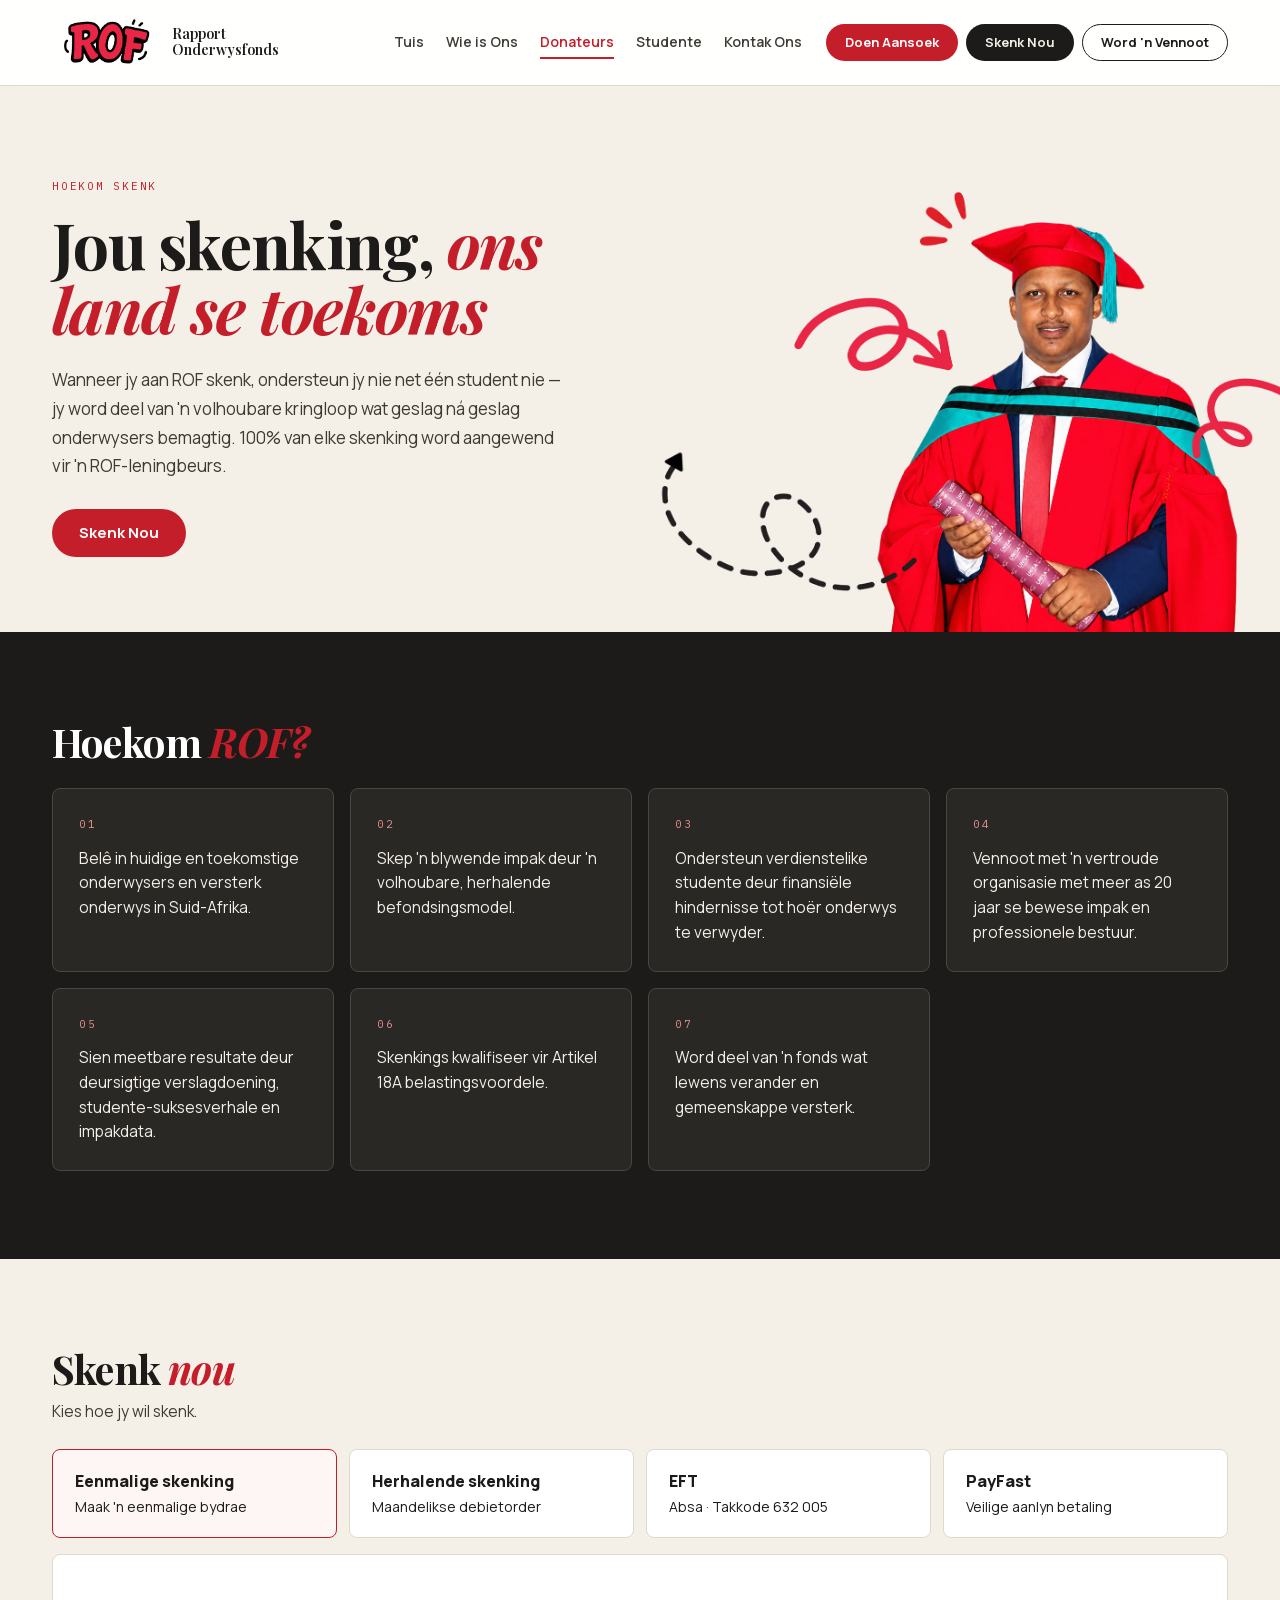
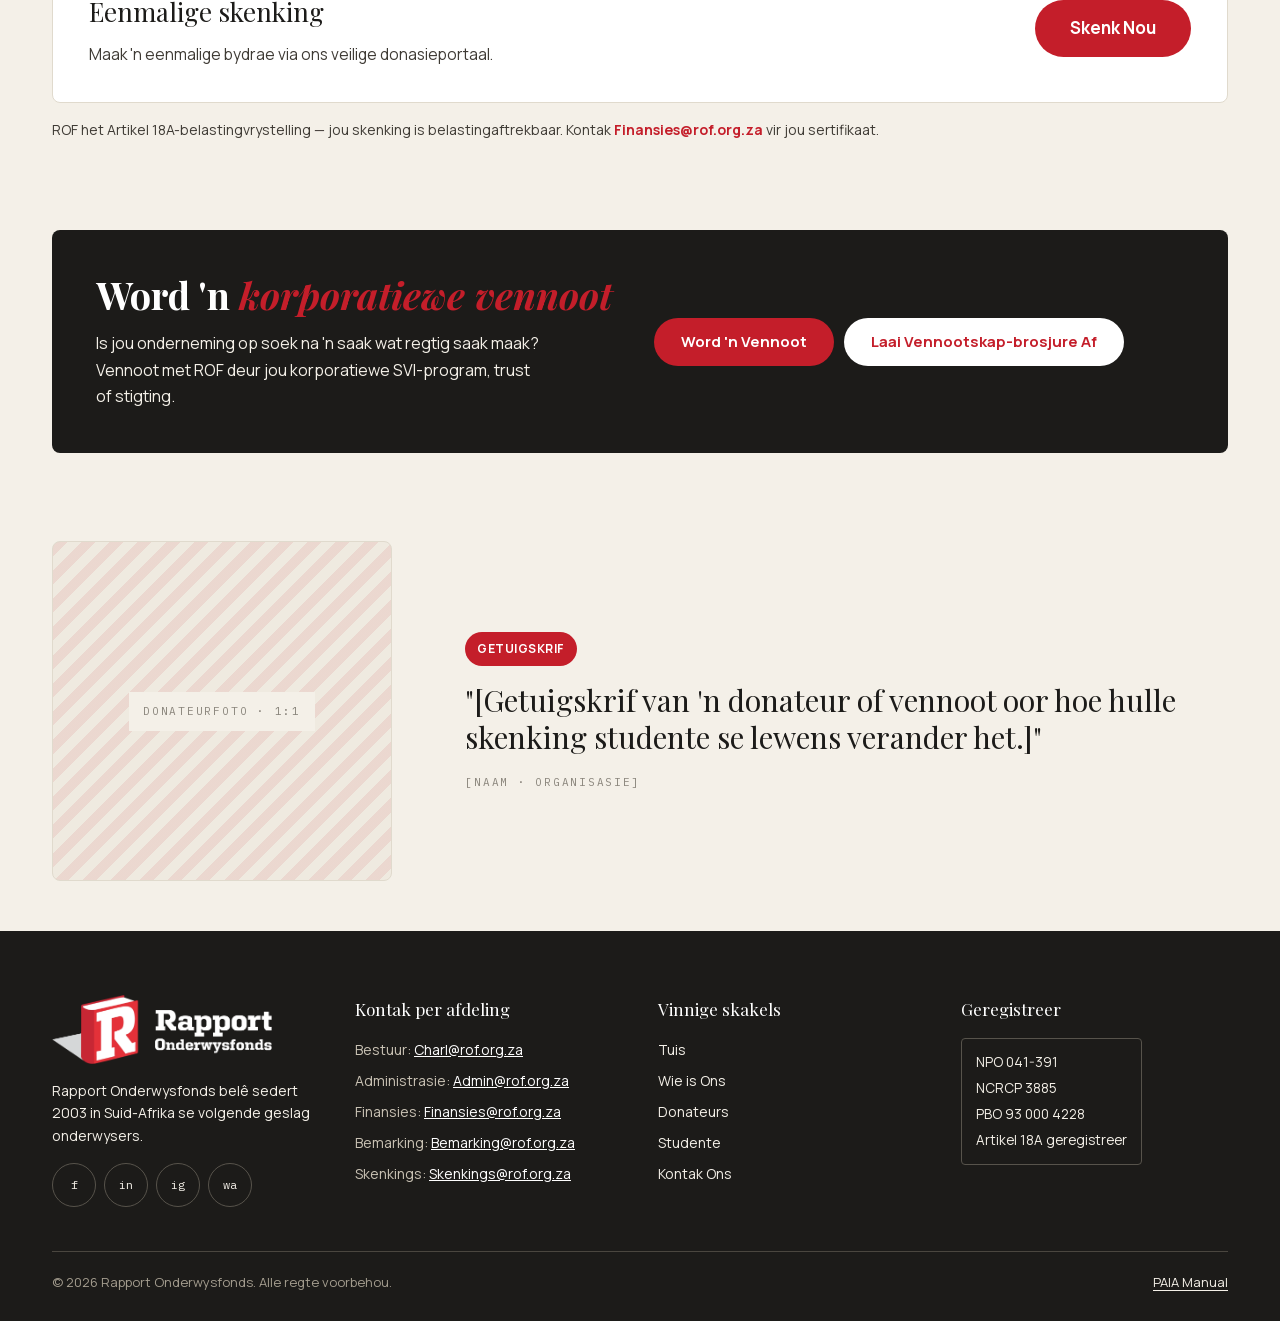
==== commit 3f2e6e09: "Match Donateurs and Studente hero images to Home hero size - Donateurs: use the Home hero layout so " ====
--- a/donateurs.html
+++ b/donateurs.html
@@ -2,6 +2,15 @@
 <html lang="af">
 
 <head>
+  <!-- Google tag (gtag.js) -->
+  <script async src="https://www.googletagmanager.com/gtag/js?id=G-HCSDZWBZPT"></script>
+  <script>
+    window.dataLayer = window.dataLayer || [];
+    function gtag(){dataLayer.push(arguments);}
+    gtag('js', new Date());
+
+    gtag('config', 'G-HCSDZWBZPT');
+  </script>
   <meta charset="utf-8">
   <meta name="viewport" content="width=device-width, initial-scale=1">
   <title>Donateurs · Rapport Onderwysfonds</title>
@@ -17,7 +26,7 @@
   <link rel="apple-touch-icon" href="assets/favicon-180.png">
   <link rel="preload" href="assets/fonts/playfair-display-400-latin.woff2" as="font" type="font/woff2" crossorigin>
   <link rel="preload" href="assets/fonts/manrope-400-latin.woff2" as="font" type="font/woff2" crossorigin>
-  <link rel="stylesheet" href="css/styles.css?v=8">
+  <link rel="stylesheet" href="css/styles.css?v=9">
   <script src="js/main.js?v=6" defer></script>
 </head>
 
@@ -61,18 +70,22 @@
   </header>
 
   <main id="inhoud">
-    <section class="container section--intro grid grid--two page-hero">
-      <div class="page-hero__copy">
-        <div class="rof-label rof-label--accent eyebrow">Hoekom skenk</div>
-        <h1 class="h-hero">Jou skenking, <em>ons land se toekoms</em></h1>
-        <p class="lead">Wanneer jy aan ROF skenk, ondersteun jy nie net één student nie — jy word deel van 'n volhoubare
-          kringloop wat geslag ná geslag onderwysers bemagtig. 100% van elke skenking word aangewend vir 'n
-          ROF-leningbeurs.
-        </p>
-        <a class="btn btn--primary" href="#skenk">Skenk Nou</a>
-      </div>
-      <img class="page-hero__img" src="assets/img/hero-donateurs.jpg" alt="Gegradueerde in rooi akademiese drag met sy diploma in die hand"
-        width="1469" height="1010" fetchpriority="high">
+    <section class="hero">
+      <div class="container section--intro grid grid--two page-hero">
+        <div class="page-hero__copy">
+          <div class="rof-label rof-label--accent eyebrow">Hoekom skenk</div>
+          <h1 class="h-hero">Jou skenking, <em>ons land se toekoms</em></h1>
+          <p class="lead">Wanneer jy aan ROF skenk, ondersteun jy nie net één student nie — jy word deel van 'n volhoubare
+            kringloop wat geslag ná geslag onderwysers bemagtig. 100% van elke skenking word aangewend vir 'n
+            ROF-leningbeurs.
+          </p>
+          <a class="btn btn--primary" href="#skenk">Skenk Nou</a>
+        </div>
+        <div class="hero__media">
+          <img src="assets/img/hero-donateurs.jpg" alt="Gegradueerde in rooi akademiese drag met sy diploma in die hand"
+            width="1469" height="1010" fetchpriority="high">
+        </div>
+      </div>
     </section>
 
     <section class="band-dark">
--- a/css/styles.css
+++ b/css/styles.css
@@ -719,7 +719,6 @@
 /* ---------- Bladsy-hero met beeld wat op die volgende band rus ---------- */
 .page-hero { align-items: end; }
 .page-hero__copy { align-self: center; padding-bottom: clamp(40px, 6vw, 72px); }
-.page-hero__img { align-self: end; width: 100%; }
 @media (max-width: 899px) { .page-hero__copy { padding-bottom: 8px; } }
 
 /* ---------- Donker band ---------- */
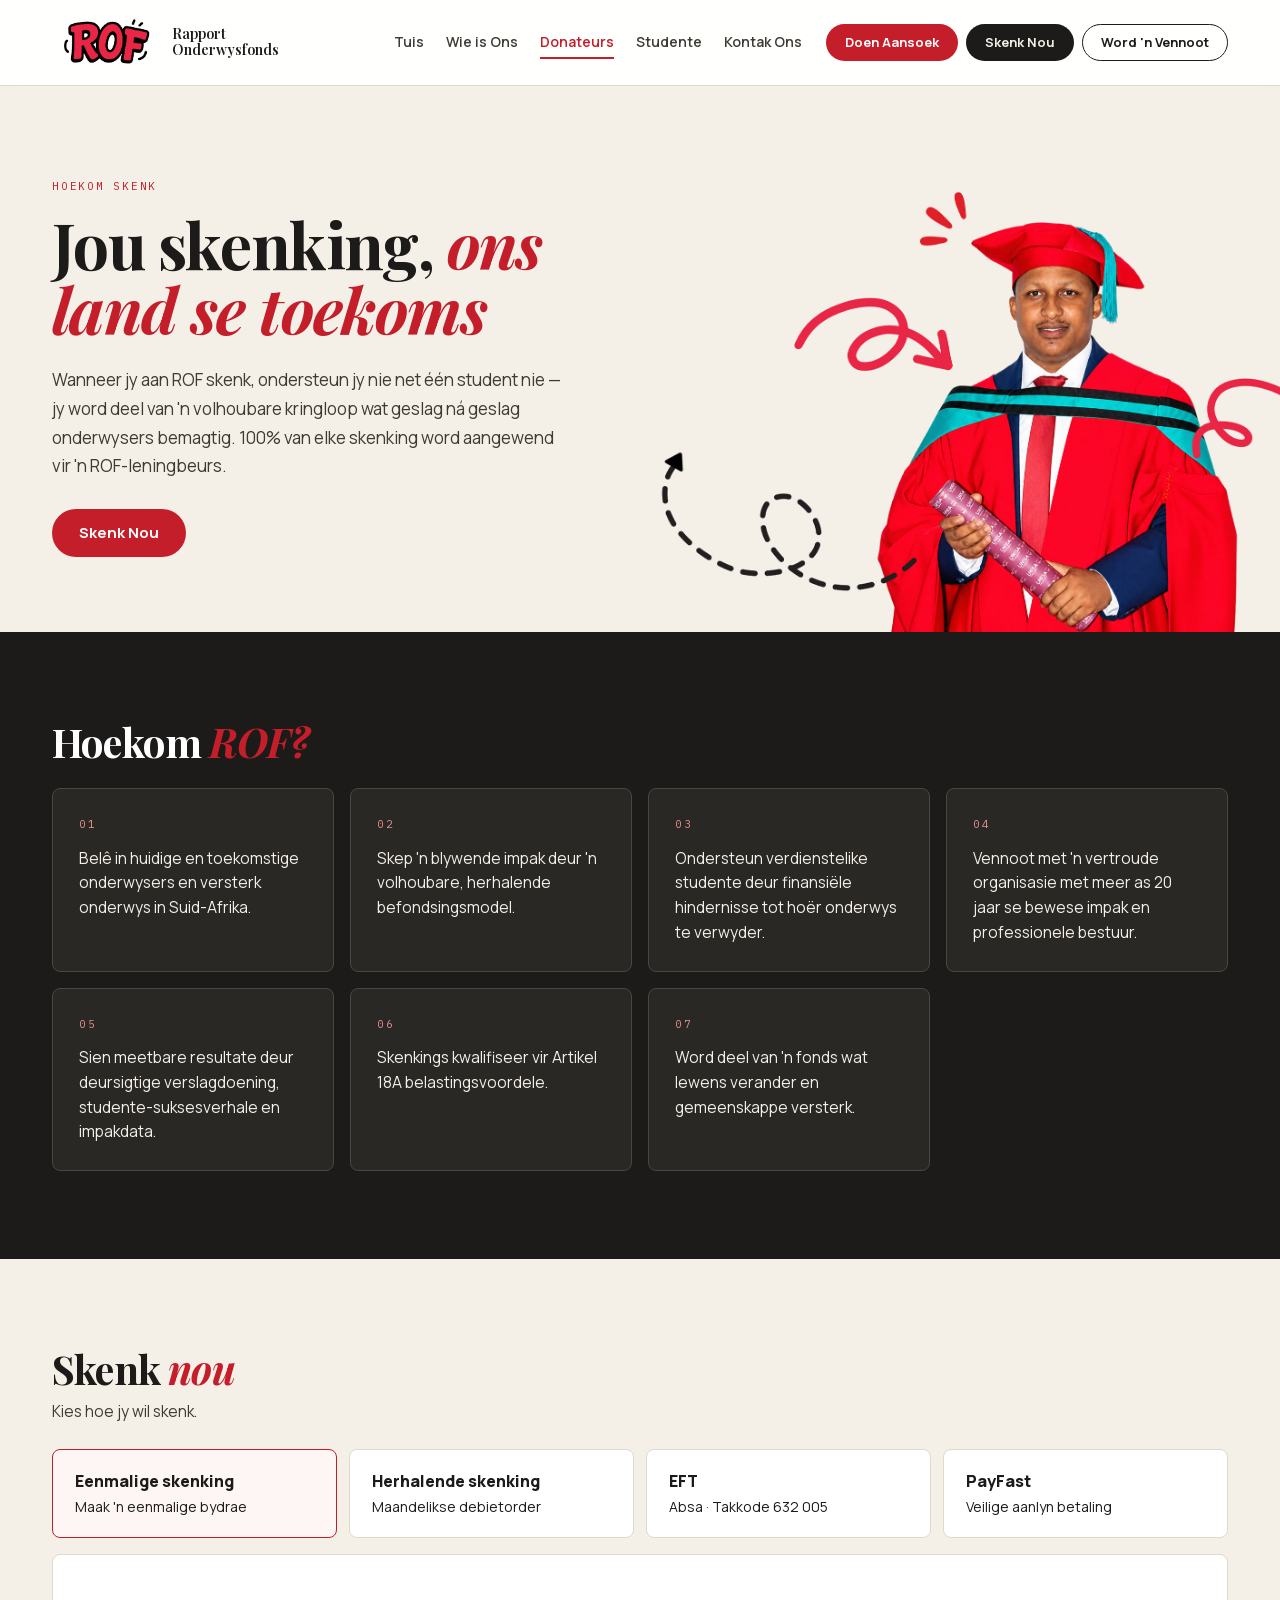
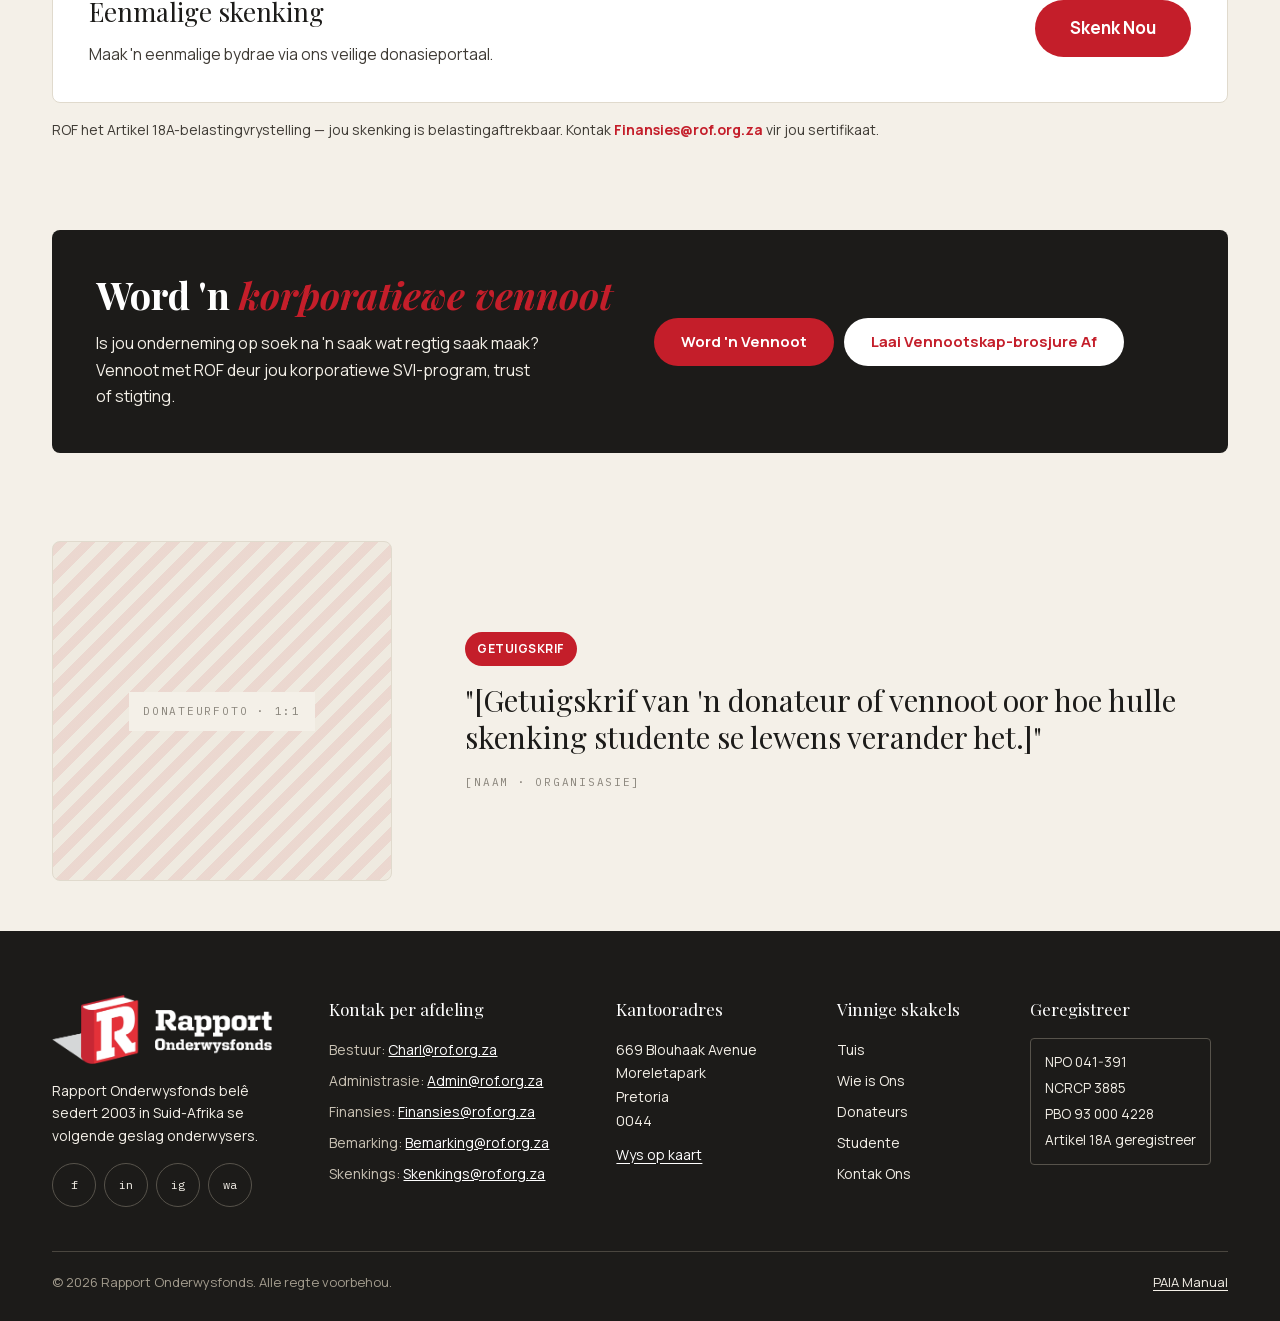
==== commit 3c548101: "Add trustees organogram, team photos, dark Studente band and office address - Wie is Ons: team photo" ====
--- a/donateurs.html
+++ b/donateurs.html
@@ -26,7 +26,7 @@
   <link rel="apple-touch-icon" href="assets/favicon-180.png">
   <link rel="preload" href="assets/fonts/playfair-display-400-latin.woff2" as="font" type="font/woff2" crossorigin>
   <link rel="preload" href="assets/fonts/manrope-400-latin.woff2" as="font" type="font/woff2" crossorigin>
-  <link rel="stylesheet" href="css/styles.css?v=9">
+  <link rel="stylesheet" href="css/styles.css?v=14">
   <script src="js/main.js?v=6" defer></script>
 </head>
 
@@ -301,6 +301,17 @@
           </ul>
         </div>
         <div>
+          <div class="footer-title">Kantooradres</div>
+          <address class="footer-address">
+            669 Blouhaak Avenue<br>
+            Moreletapark<br>
+            Pretoria<br>
+            0044
+          </address>
+          <a class="footer-map" href="https://www.google.com/maps/search/?api=1&amp;query=669+Blouhaak+Avenue%2C+Moreletapark%2C+Pretoria%2C+0044"
+            target="_blank" rel="noopener">Wys op kaart</a>
+        </div>
+        <div>
           <div class="footer-title">Vinnige skakels</div>
           <ul class="footer-list">
             <li><a href="index.html">Tuis</a></li>
--- a/css/styles.css
+++ b/css/styles.css
@@ -532,6 +532,8 @@
 
 .person { background: var(--white); border: 1px solid var(--line); border-radius: var(--radius-lg); overflow: hidden; }
 .person .placeholder { border: 0; border-bottom: 1px solid var(--line); border-radius: 0; }
+.person__photo { display: block; width: 100%; aspect-ratio: 4 / 3; object-fit: cover; border-bottom: 1px solid var(--line); }
+.team-grid { gap: 20px; margin-bottom: clamp(56px, 7vw, 80px); }
 .person__body { padding: 22px 24px 26px; }
 .person__name { font-size: 17px; font-weight: 800; color: var(--text-strong); }
 .person .rof-label { margin-top: 6px; }
@@ -637,6 +639,10 @@
 .site-footer { background: var(--surface-inverse); color: var(--cream-100); }
 .site-footer .container { padding-top: clamp(48px, 6vw, 64px); padding-bottom: 28px; }
 .footer-grid { display: grid; grid-template-columns: repeat(auto-fit, minmax(min(100%, 220px), 1fr)); gap: 36px; }
+@media (min-width: 1100px) { .footer-grid { grid-template-columns: 1.3fr 1.35fr 1fr 0.85fr 1.05fr; gap: 32px; } }
+.footer-address { font-style: normal; font-size: 14px; line-height: 1.7; color: var(--cream-100); }
+.footer-map { display: inline-block; margin-top: 10px; font-size: 14px; color: var(--white); text-decoration: underline; text-underline-offset: 3px; }
+.footer-map:hover { color: var(--white); text-decoration-thickness: 2px; }
 .footer-grid img { width: 220px; max-width: 100%; height: auto; }
 .footer-about { margin-top: 16px; font-size: 14px; line-height: 1.6; max-width: 30ch; }
 .footer-title { font-family: var(--font-display); font-size: 17px; color: var(--white); margin-bottom: 14px; }
@@ -727,6 +733,59 @@
 .band-dark .card { background: var(--charcoal-800); border-color: var(--charcoal-600); }
 .band-dark .card--sm p { color: var(--cream-100); }
 .band-dark .rof-label--accent { color: var(--rof-red-300); }
+.band-dark .check-card { background: var(--charcoal-800); border-color: var(--charcoal-600); }
+.band-dark .check-card p { color: var(--cream-100); }
+.band-dark .small { color: var(--warm-200); }
+
+/* ---------- Organogram (Wie is ons) ---------- */
+.org { display: flex; flex-direction: column; gap: clamp(48px, 6vw, 72px); margin-top: 8px; }
+.org__title {
+  display: flex;
+  align-items: center;
+  margin: 0 0 clamp(28px, 4vw, 40px);
+  font-family: var(--font-display);
+  font-size: 15px;
+  font-weight: 600;
+  letter-spacing: 0.08em;
+  text-transform: uppercase;
+  color: var(--text-strong);
+}
+.org__title::before,
+.org__title::after { content: ""; flex: 1; height: 1px; background: var(--line-strong); }
+.org__title span {
+  flex: none;
+  padding: 9px 24px;
+  border: 1px solid var(--line-strong);
+  background: var(--surface-page);
+}
+.org__list {
+  list-style: none;
+  margin: 0;
+  padding: 0;
+  display: grid;
+  grid-template-columns: repeat(4, minmax(0, 1fr));
+  gap: clamp(32px, 4vw, 48px) 24px;
+  text-align: center;
+}
+.org__list--single { display: flex; justify-content: center; }
+.org__person { display: flex; flex-direction: column; align-items: center; }
+.org__person::after { content: ""; width: 64px; height: 1.5px; margin-top: 16px; background: var(--accent); }
+.org__name {
+  font-family: var(--font-display);
+  font-size: clamp(18px, 1.8vw, 21px);
+  font-weight: 700;
+  line-height: 1.2;
+  letter-spacing: 0.01em;
+  text-transform: uppercase;
+  color: var(--text-strong);
+}
+.org__role { margin-top: 8px; line-height: 1.5; max-width: 26ch; color: var(--charcoal-500); }
+.org__pair { display: grid; grid-template-columns: repeat(2, minmax(0, 1fr)); gap: 40px; }
+@media (max-width: 899px) { .org__list { grid-template-columns: repeat(2, minmax(0, 1fr)); } }
+@media (max-width: 559px) {
+  .org__pair { grid-template-columns: 1fr; gap: clamp(48px, 6vw, 72px); }
+  .org__title span { padding: 8px 16px; font-size: 13.5px; }
+}
 
 /* ---------- Beweging ---------- */
 @media (prefers-reduced-motion: reduce) {
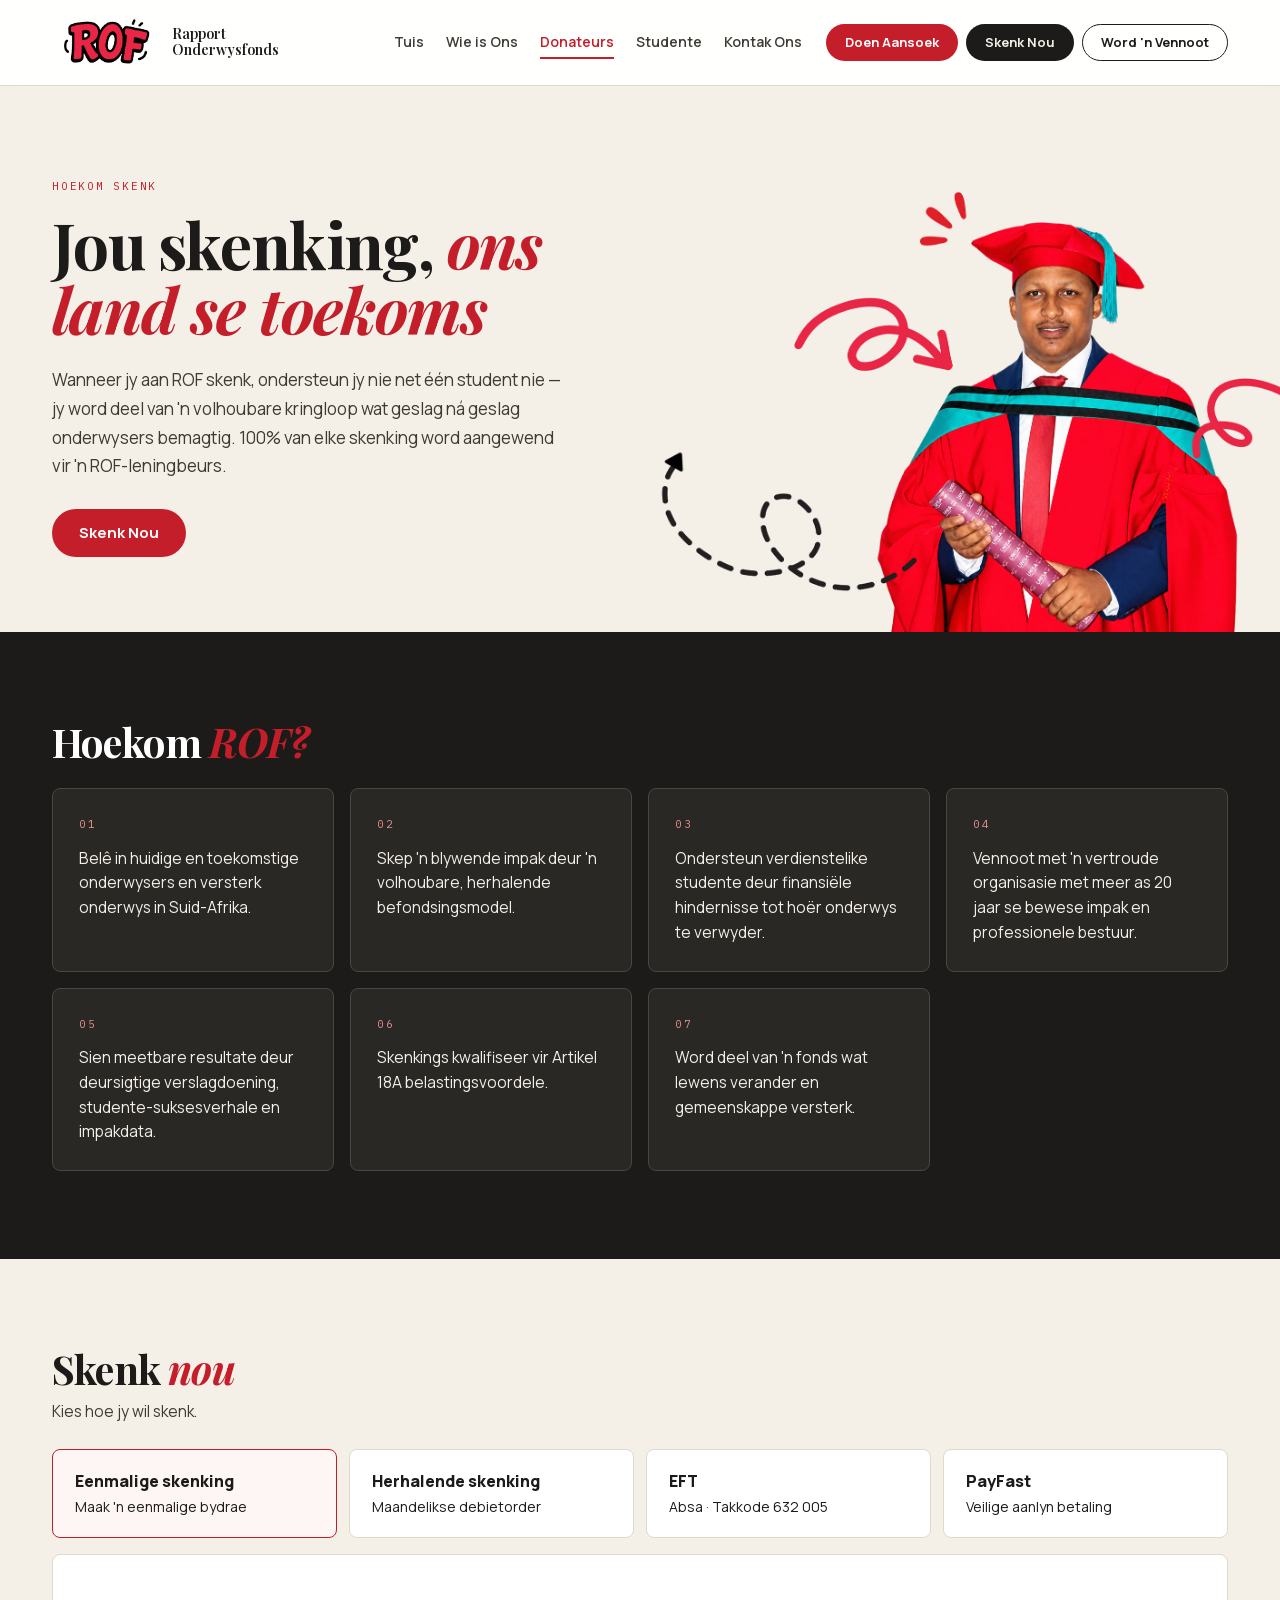
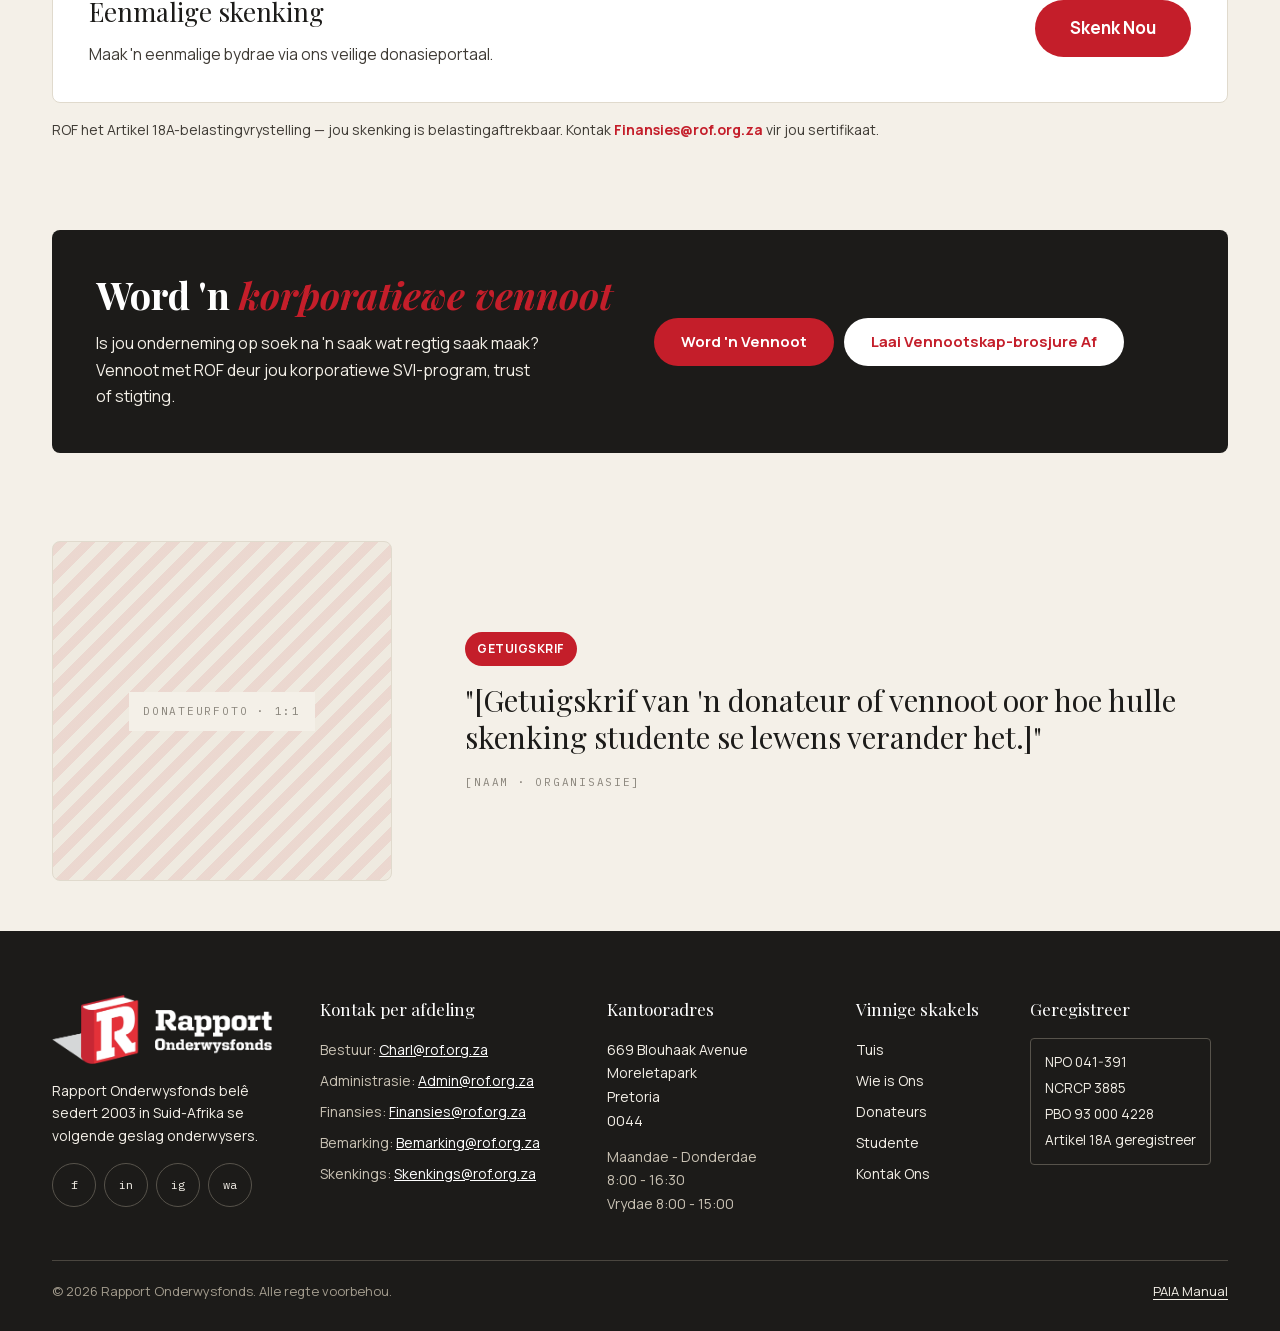
==== commit ea50d670: "Add office hours to footer and link Instagram - Footer: replace 'Wys op kaart' with office hours - L" ====
--- a/donateurs.html
+++ b/donateurs.html
@@ -26,7 +26,7 @@
   <link rel="apple-touch-icon" href="assets/favicon-180.png">
   <link rel="preload" href="assets/fonts/playfair-display-400-latin.woff2" as="font" type="font/woff2" crossorigin>
   <link rel="preload" href="assets/fonts/manrope-400-latin.woff2" as="font" type="font/woff2" crossorigin>
-  <link rel="stylesheet" href="css/styles.css?v=14">
+  <link rel="stylesheet" href="css/styles.css?v=16">
   <script src="js/main.js?v=6" defer></script>
 </head>
 
@@ -286,7 +286,7 @@
             <a class="social-btn" href="https://www.facebook.com/RapportOnderwysFonds" target="_blank" rel="noopener"
               aria-label="Facebook">f</a>
             <a class="social-btn" href="#" aria-label="LinkedIn">in</a>
-            <a class="social-btn" href="#" aria-label="Instagram">ig</a>
+            <a class="social-btn" href="https://www.instagram.com/rapportonderwysfonds" target="_blank" rel="noopener" aria-label="Instagram">ig</a>
             <a class="social-btn" href="#" aria-label="WhatsApp">wa</a>
           </div>
         </div>
@@ -308,8 +308,10 @@
             Pretoria<br>
             0044
           </address>
-          <a class="footer-map" href="https://www.google.com/maps/search/?api=1&amp;query=669+Blouhaak+Avenue%2C+Moreletapark%2C+Pretoria%2C+0044"
-            target="_blank" rel="noopener">Wys op kaart</a>
+          <p class="footer-hours">
+            <span class="nowrap">Maandae - Donderdae</span> <span class="nowrap">8:00 - 16:30</span><br>
+            <span class="nowrap">Vrydae</span> <span class="nowrap">8:00 - 15:00</span>
+          </p>
         </div>
         <div>
           <div class="footer-title">Vinnige skakels</div>
--- a/css/styles.css
+++ b/css/styles.css
@@ -639,10 +639,10 @@
 .site-footer { background: var(--surface-inverse); color: var(--cream-100); }
 .site-footer .container { padding-top: clamp(48px, 6vw, 64px); padding-bottom: 28px; }
 .footer-grid { display: grid; grid-template-columns: repeat(auto-fit, minmax(min(100%, 220px), 1fr)); gap: 36px; }
-@media (min-width: 1100px) { .footer-grid { grid-template-columns: 1.3fr 1.35fr 1fr 0.85fr 1.05fr; gap: 32px; } }
+@media (min-width: 1100px) { .footer-grid { grid-template-columns: 1.25fr 1.35fr 1.15fr 0.75fr 1.05fr; gap: 32px; } }
 .footer-address { font-style: normal; font-size: 14px; line-height: 1.7; color: var(--cream-100); }
-.footer-map { display: inline-block; margin-top: 10px; font-size: 14px; color: var(--white); text-decoration: underline; text-underline-offset: 3px; }
-.footer-map:hover { color: var(--white); text-decoration-thickness: 2px; }
+.nowrap { white-space: nowrap; }
+.footer-hours { margin-top: 12px; font-size: 14px; line-height: 1.7; color: var(--warm-200); }
 .footer-grid img { width: 220px; max-width: 100%; height: auto; }
 .footer-about { margin-top: 16px; font-size: 14px; line-height: 1.6; max-width: 30ch; }
 .footer-title { font-family: var(--font-display); font-size: 17px; color: var(--white); margin-bottom: 14px; }
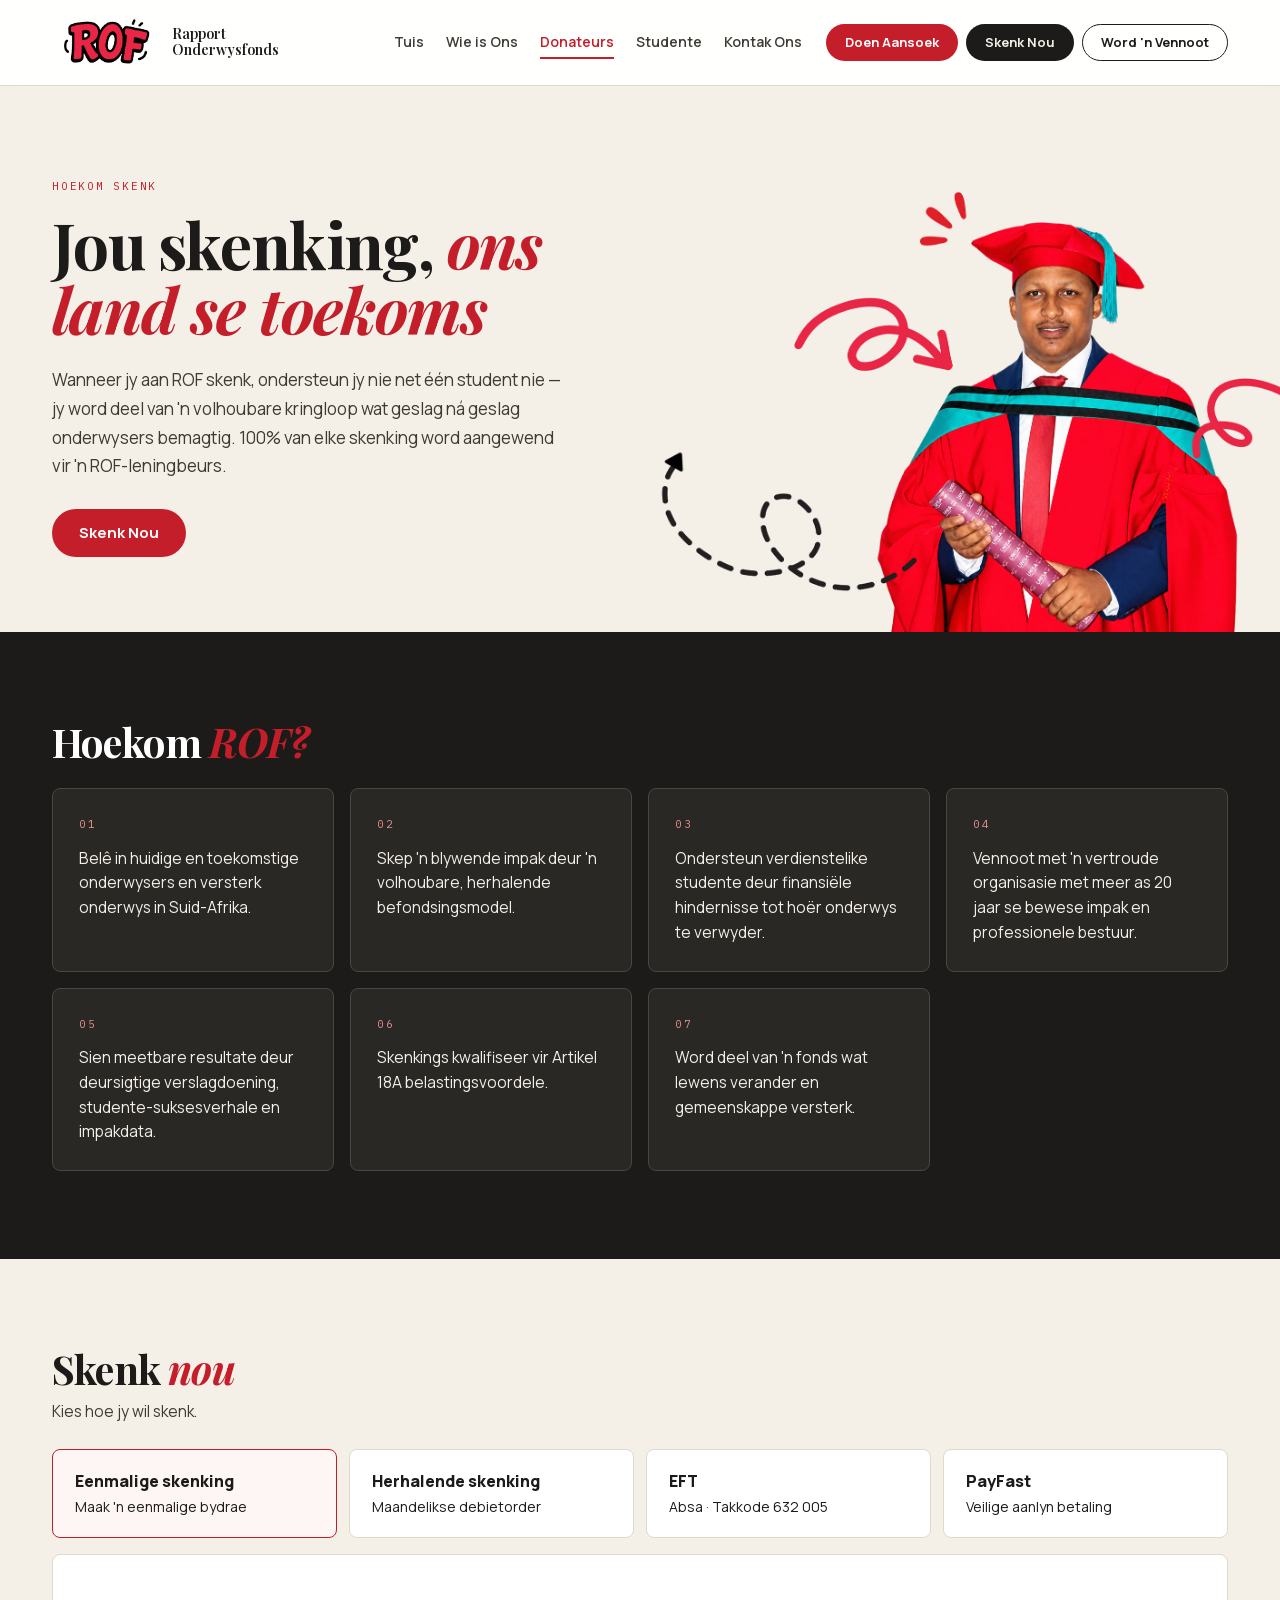
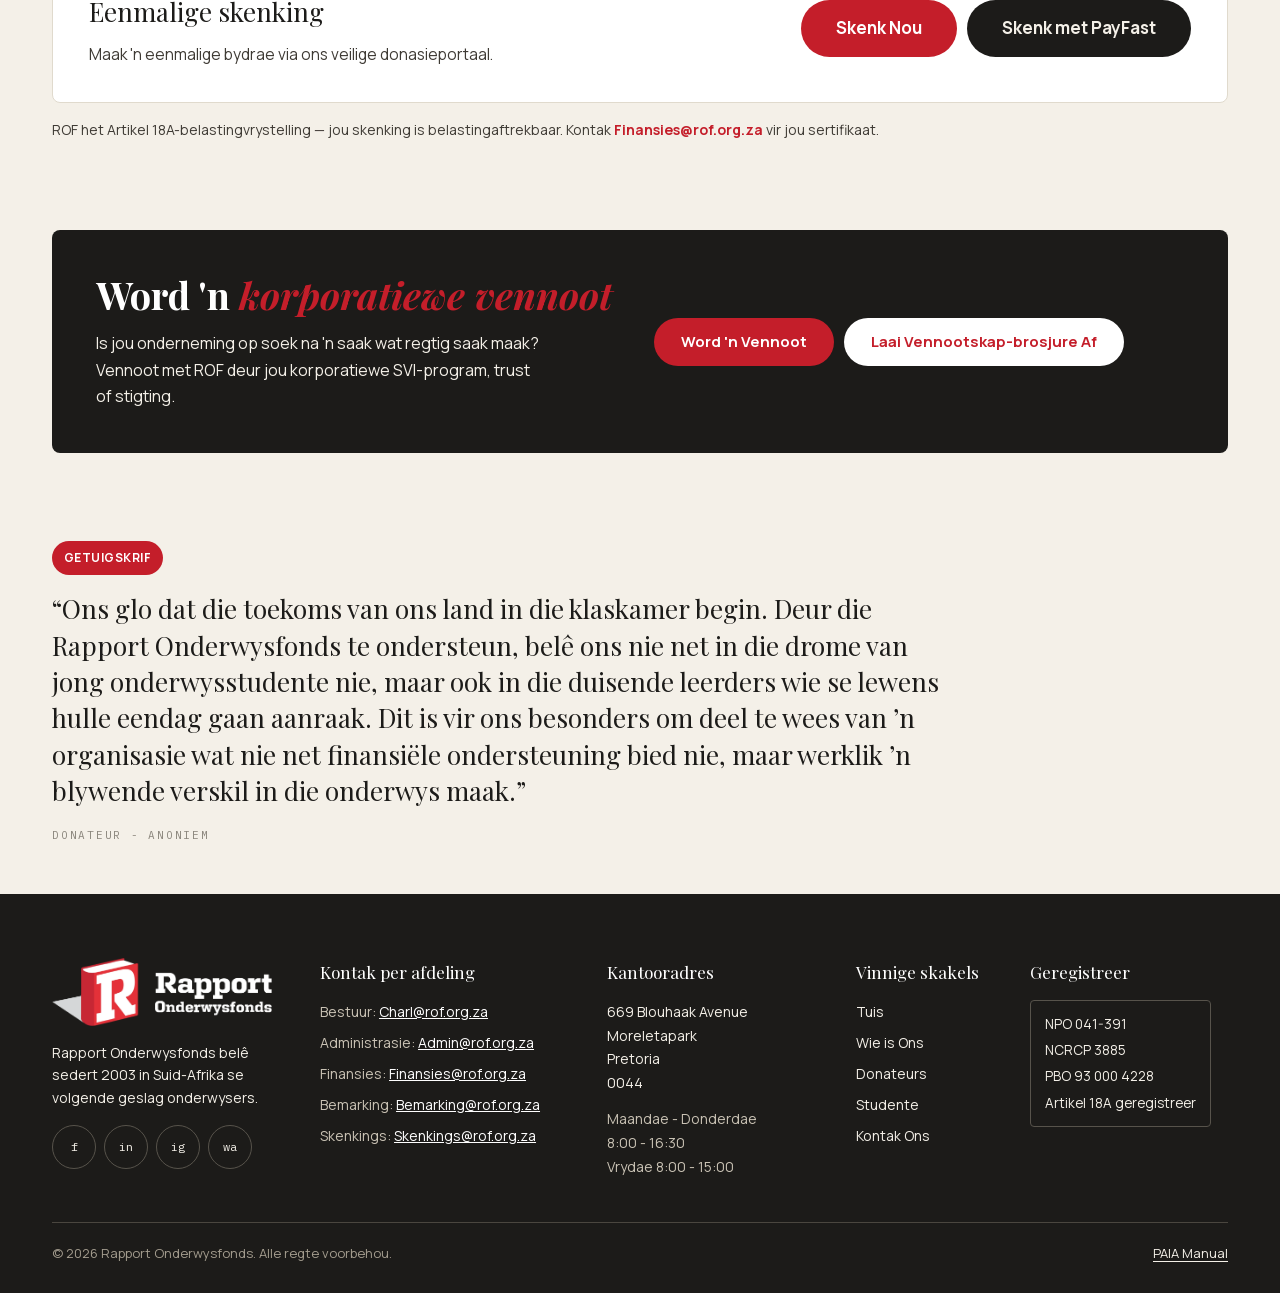
==== commit 7efb3bbd: "Add PayFast buttons, donor testimonial and update trustee affiliation - Donateurs: 'Skenk met PayFas" ====
--- a/donateurs.html
+++ b/donateurs.html
@@ -26,7 +26,7 @@
   <link rel="apple-touch-icon" href="assets/favicon-180.png">
   <link rel="preload" href="assets/fonts/playfair-display-400-latin.woff2" as="font" type="font/woff2" crossorigin>
   <link rel="preload" href="assets/fonts/manrope-400-latin.woff2" as="font" type="font/woff2" crossorigin>
-  <link rel="stylesheet" href="css/styles.css?v=16">
+  <link rel="stylesheet" href="css/styles.css?v=17">
   <script src="js/main.js?v=6" defer></script>
 </head>
 
@@ -137,7 +137,10 @@
               <div class="donate-panel__title">Eenmalige skenking</div>
               <p>Maak 'n eenmalige bydrae via ons veilige donasieportaal.</p>
             </div>
-            <button class="btn btn--primary btn--lg" type="button" data-modal-open="skenk-modal">Skenk Nou</button>
+            <div class="btn-row">
+              <button class="btn btn--primary btn--lg" type="button" data-modal-open="skenk-modal">Skenk Nou</button>
+              <button class="btn btn--secondary btn--lg" type="button" data-modal-open="payfast-modal">Skenk met PayFast</button>
+            </div>
           </div>
         </div>
         <div role="tabpanel" id="don-panel-herhalend" aria-labelledby="don-herhalend" hidden>
@@ -146,7 +149,10 @@
               <div class="donate-panel__title">Herhalende skenking</div>
               <p>Stel 'n maandelikse debietorder op via ons veilige donasieportaal.</p>
             </div>
-            <button class="btn btn--primary btn--lg" type="button" data-modal-open="skenk-modal">Skenk Nou</button>
+            <div class="btn-row">
+              <button class="btn btn--primary btn--lg" type="button" data-modal-open="skenk-modal">Skenk Nou</button>
+              <button class="btn btn--secondary btn--lg" type="button" data-modal-open="payfast-modal">Skenk met PayFast</button>
+            </div>
           </div>
         </div>
         <div role="tabpanel" id="don-panel-eft" aria-labelledby="don-eft" hidden>
@@ -245,14 +251,15 @@
       </div>
     </section>
 
-    <section class="container section split testimonial" style="padding-bottom: 50px;">
-      <div class="placeholder ratio-1-1" role="img" aria-label="Donateurfoto · 1:1"><span class="rof-label">Donateurfoto
-          · 1:1</span></div>
+    <section class="container section testimonial" style="padding-bottom: 50px;">
       <figure class="story" style="margin:0">
         <span class="badge">Getuigskrif</span>
-        <blockquote class="quote" style="margin:0">"[Getuigskrif van 'n donateur of vennoot oor hoe hulle skenking
-          studente se lewens verander het.]"</blockquote>
-        <figcaption class="rof-label">[Naam · Organisasie]</figcaption>
+        <blockquote class="quote" style="margin:0">“Ons glo dat die toekoms van ons land in die klaskamer begin. Deur die
+          Rapport Onderwysfonds te ondersteun, belê ons nie net in die drome van jong onderwysstudente nie, maar ook in
+          die duisende leerders wie se lewens hulle eendag gaan aanraak. Dit is vir ons besonders om deel te wees van ’n
+          organisasie wat nie net finansiële ondersteuning bied nie, maar werklik ’n blywende verskil in die onderwys
+          maak.”</blockquote>
+        <figcaption class="rof-label">Donateur - Anoniem</figcaption>
       </figure>
     </section>
 
--- a/css/styles.css
+++ b/css/styles.css
@@ -573,8 +573,8 @@
 .partner h2 { font-size: clamp(28px, 3.4vw, 38px); line-height: 1.12; margin-bottom: 14px; }
 .partner p { font-size: 16px; line-height: 1.65; max-width: 50ch; }
 
-.testimonial .placeholder { max-width: 340px; width: 100%; }
-.testimonial .quote { font-size: clamp(22px, 2.8vw, 30px); line-height: 1.25; margin: 0; }
+.testimonial .story { max-width: 900px; }
+.testimonial .quote { font-size: clamp(20px, 2.2vw, 26px); line-height: 1.4; margin: 0; text-wrap: pretty; }
 
 /* ---------- Studente ---------- */
 .check-card { background: var(--white); border: 1px solid var(--line); border-radius: var(--radius-lg); padding: 24px; display: flex; gap: 14px; align-items: flex-start; }
